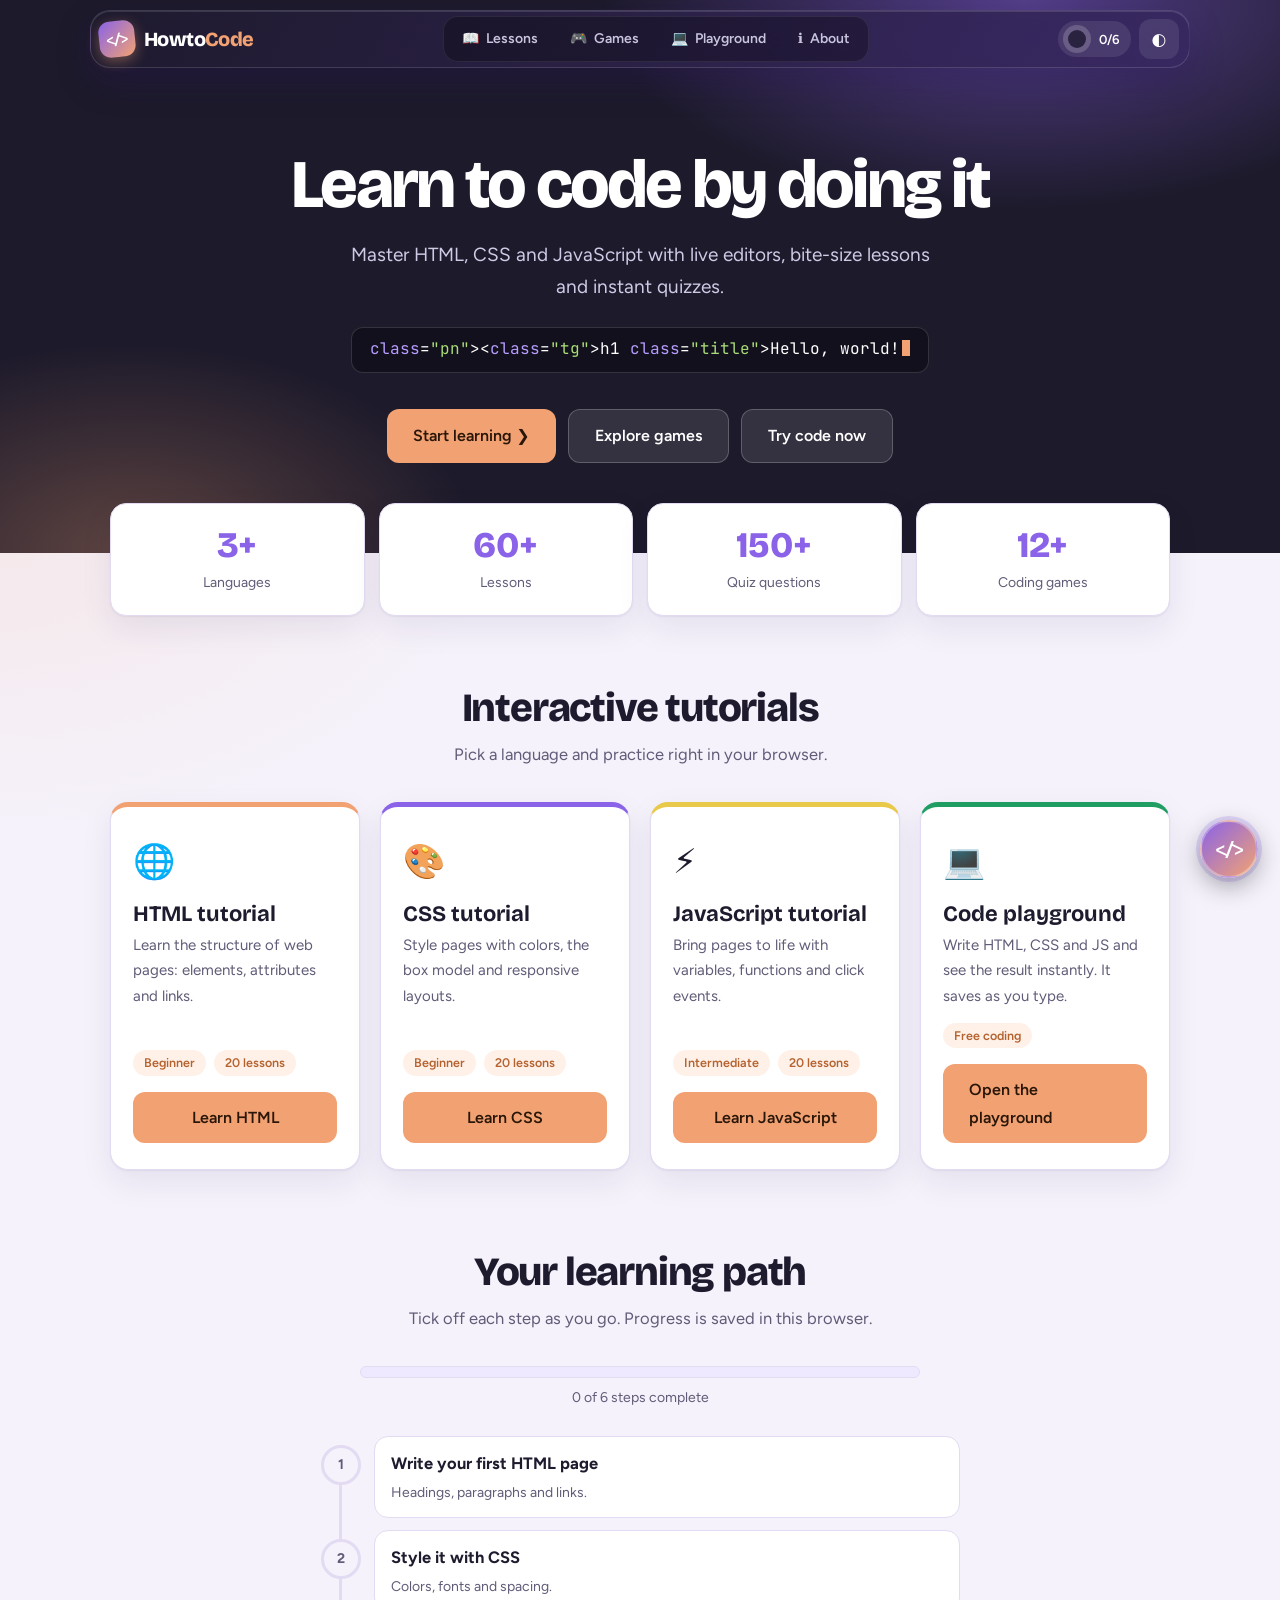
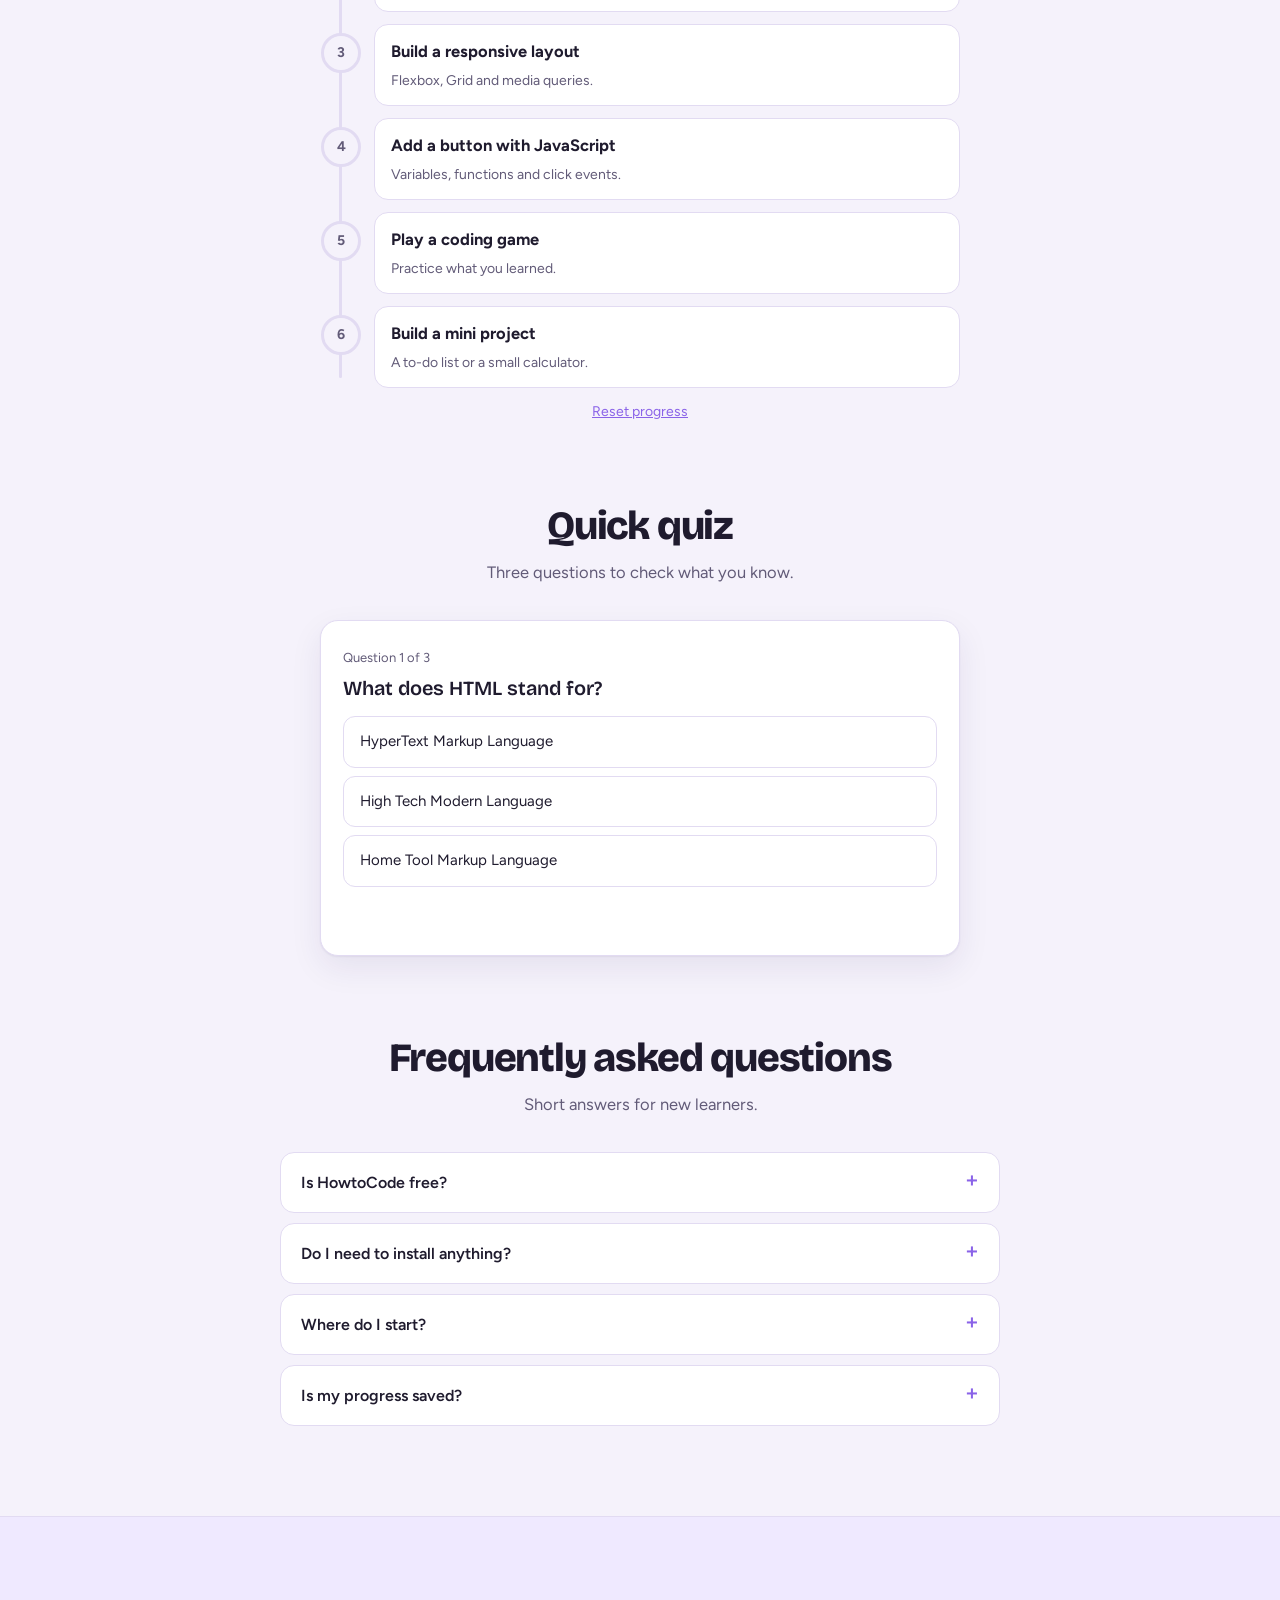
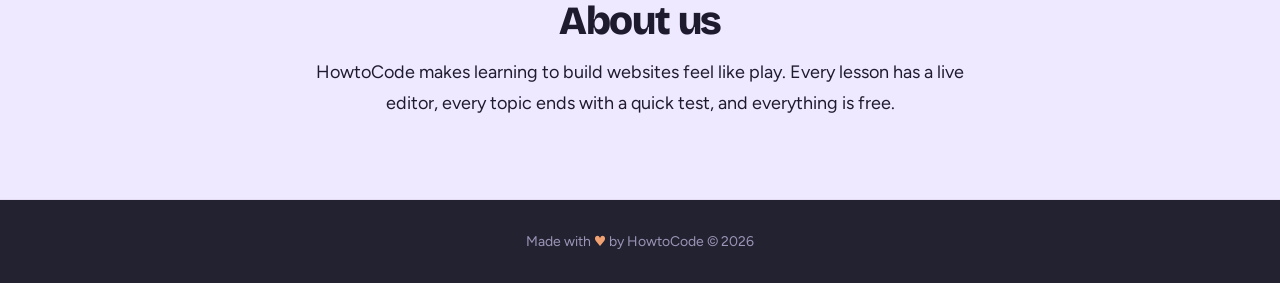
==== home.html @ a94f6109 "Add files via upload" ====
<!DOCTYPE html>
<html lang="en">
<head>
<meta charset="UTF-8">
<meta name="viewport" content="width=device-width, initial-scale=1, viewport-fit=cover">
<title>HowtoCode: Learn HTML, CSS and JavaScript</title>
<link rel="preconnect" href="https://fonts.googleapis.com">
<link rel="preconnect" href="https://fonts.gstatic.com" crossorigin>
<link href="https://fonts.googleapis.com/css2?family=Bricolage+Grotesque:wght@600;800&family=Figtree:wght@400;500;600&family=JetBrains+Mono:wght@400;600;700&display=swap" rel="stylesheet">
<style>
:root{--bg:#f5f2fb;--panel:#fff;--line:#e2dbf2;--ink:#1f1b2e;--soft:#625b78;--accent:#8a63e8;--at:#efe9ff;--peach:#f2a272;--pt:#fff1e8;--pd:#b5622f;--ok:#1f9d63;--bad:#d6414f;--code:#17141f;--cl:#2c2640;--ct:#e8e3fa;--bar:#232230;--sh:0 1px 2px rgba(40,20,90,.06),0 12px 32px rgba(40,20,90,.08);
--display:"Bricolage Grotesque","Trebuchet MS",system-ui,sans-serif;--sans:"Figtree","Segoe UI",system-ui,sans-serif;--mono:"JetBrains Mono",Consolas,Menlo,monospace;
box-sizing:border-box;padding-top:env(safe-area-inset-top,0px);padding-bottom:env(safe-area-inset-bottom,0px);color-scheme:light}
@media(prefers-color-scheme:dark){:root:not([data-theme="light"]){--bg:#13101c;--panel:#1c1829;--line:#342c4c;--ink:#efeaff;--soft:#a69fc0;--accent:#a98bff;--at:#2a2145;--pt:#33241f;--pd:#ffb88f;--ok:#4fd699;--bad:#ff7b86;--code:#0f0c17;--sh:0 12px 32px rgba(0,0,0,.4);color-scheme:dark}}
:root[data-theme="dark"]{--bg:#13101c;--panel:#1c1829;--line:#342c4c;--ink:#efeaff;--soft:#a69fc0;--accent:#a98bff;--at:#2a2145;--pt:#33241f;--pd:#ffb88f;--ok:#4fd699;--bad:#ff7b86;--code:#0f0c17;--sh:0 12px 32px rgba(0,0,0,.4);color-scheme:dark}
html{scroll-behavior:smooth;scroll-padding-top:90px}
*{box-sizing:border-box;margin:0;padding:0;-webkit-tap-highlight-color:transparent}
body{background:radial-gradient(900px 420px at 88% 20%,rgba(138,99,232,.14),transparent 70%),radial-gradient(700px 420px at 0 60%,rgba(242,162,114,.12),transparent 70%),var(--bg);background-attachment:fixed;color:var(--ink);font:400 16.5px/1.7 var(--sans);overflow-x:hidden}
body::before{content:"";position:fixed;inset:0 0 auto;height:env(safe-area-inset-top,0px);background:var(--bar);z-index:1300}
button{font:inherit;color:inherit;cursor:pointer}
a{color:inherit}
:focus-visible{outline:3px solid var(--peach);outline-offset:2px}
header{position:fixed;top:env(safe-area-inset-top,0px);left:0;right:0;z-index:1200;padding:10px 14px;pointer-events:none}
.nb{pointer-events:auto;max-width:1100px;margin:0 auto;height:58px;display:flex;align-items:center;justify-content:space-between;gap:10px;padding:0 10px 0 8px;border-radius:20px;background:linear-gradient(120deg,rgba(30,27,46,.93),rgba(56,40,96,.93));-webkit-backdrop-filter:blur(18px) saturate(160%);backdrop-filter:blur(18px) saturate(160%);border:1px solid rgba(255,255,255,.14);box-shadow:0 14px 34px rgba(40,20,90,.3),inset 0 1px 0 rgba(255,255,255,.12)}
.r{display:flex;align-items:center;gap:8px}
.ib{width:40px;height:40px;border-radius:12px;border:0;background:rgba(255,255,255,.09);color:#fff;display:grid;place-items:center;font-size:17px;transition:background .2s}
.ib:hover{background:rgba(255,255,255,.18)}
.logo{display:flex;align-items:center;gap:9px;text-decoration:none;color:#fff}
.lb{width:36px;height:36px;border-radius:11px;display:grid;place-items:center;background:linear-gradient(135deg,var(--accent),var(--peach));font:700 14px var(--mono);box-shadow:0 4px 14px rgba(242,162,114,.4);transform:rotate(-6deg);transition:transform .25s}
.logo:hover .lb{transform:rotate(4deg) scale(1.06)}
.wm{font:800 20px var(--display);letter-spacing:-.03em}.wm i{font-style:normal;color:var(--peach)}
.tabs{display:flex;gap:4px;padding:4px;border-radius:15px;background:rgba(0,0,0,.28);border:1px solid rgba(255,255,255,.08)}
.tabs a{display:flex;align-items:center;gap:7px;padding:0 14px;height:36px;border-radius:11px;font-weight:600;font-size:14px;color:#c9c4de;text-decoration:none;transition:background .2s}
.tabs a:hover{color:#fff;background:rgba(255,255,255,.1)}
.tabs a.on{color:#fff;background:linear-gradient(135deg,var(--accent),#b08cff);box-shadow:0 4px 14px rgba(138,99,232,.5)}
.chip{--p:0;display:flex;align-items:center;gap:8px;padding:4px 12px 4px 5px;border-radius:99px;background:rgba(255,255,255,.09);color:#fff;font:600 13px var(--sans)}
.chip i{width:28px;height:28px;border-radius:50%;background:conic-gradient(var(--peach) calc(var(--p)*1%),rgba(255,255,255,.18) 0);display:grid;place-items:center}
.chip i::after{content:"";width:18px;height:18px;border-radius:50%;background:#2a2340}
#pg{position:fixed;left:0;top:calc(78px + env(safe-area-inset-top,0px));height:3px;width:0;background:linear-gradient(90deg,var(--accent),var(--peach));z-index:1201;border-radius:0 3px 3px 0}
.hero{background:radial-gradient(600px 300px at 80% 0,rgba(138,99,232,.5),transparent 70%),radial-gradient(500px 300px at 10% 100%,rgba(242,162,114,.3),transparent 70%),#1d1a2b;color:#fff;padding:150px 20px 90px;text-align:center}
.hero h1{font:800 clamp(36px,7vw,68px)/1.04 var(--display);letter-spacing:-.04em;margin-bottom:18px}
.hero p{font-size:clamp(16px,3vw,19px);color:#cfcae6;max-width:600px;margin:0 auto 24px}
.typed{font:400 clamp(13px,3vw,16px) var(--mono);background:rgba(0,0,0,.35);border:1px solid rgba(255,255,255,.14);display:inline-block;padding:10px 18px;border-radius:12px;margin-bottom:28px;min-height:46px;max-width:100%;overflow:hidden;white-space:nowrap}
.typed .cur{display:inline-block;width:8px;height:1em;background:var(--peach);vertical-align:-2px;margin-left:2px;animation:bl 1s steps(1) infinite}
@keyframes bl{50%{opacity:0}}
.tg{color:#f2a272}.pn{color:#8e85b0}.at{color:#b79cff}.sr{color:#a9dc76}
.hb{display:flex;gap:12px;justify-content:center;flex-wrap:wrap}
.btn{border:0;border-radius:12px;padding:12px 26px;font-weight:600;font-size:16px;background:var(--peach);color:#2a1608;min-height:46px;display:inline-flex;align-items:center;justify-content:center;gap:8px;text-decoration:none;transition:transform .15s,filter .2s}
.btn:hover{filter:brightness(1.07);transform:translateY(-2px)}
.btn.g{background:rgba(255,255,255,.1);color:#fff;border:1px solid rgba(255,255,255,.22)}
.sec{max-width:1100px;margin:0 auto;padding:70px 20px 10px}
.sec h2{font:800 clamp(28px,5vw,40px)/1.1 var(--display);letter-spacing:-.03em;text-align:center;margin-bottom:10px}
.sub{color:var(--soft);text-align:center;max-width:56ch;margin:0 auto 34px}
.stats{display:grid;grid-template-columns:repeat(auto-fit,minmax(150px,1fr));gap:14px;margin-top:-50px;position:relative;z-index:2;max-width:1100px;margin-inline:auto;padding:0 20px}
.stat{background:var(--panel);border:1px solid var(--line);border-radius:16px;padding:20px 12px;text-align:center;box-shadow:var(--sh)}
.stat b{display:block;font:800 36px/1.2 var(--display);color:var(--accent)}.stat span{font-size:14px;color:var(--soft)}
.grid{display:grid;grid-template-columns:repeat(auto-fit,minmax(240px,1fr));gap:20px}
.card{background:var(--panel);border:1px solid var(--line);border-radius:18px;padding:26px 22px;box-shadow:var(--sh);border-top:5px solid var(--c,var(--accent));display:flex;flex-direction:column;transition:transform .2s}
.card:hover{transform:translateY(-5px)}
.ic{font-size:34px;margin-bottom:10px}.card h3{font:700 22px var(--display);margin-bottom:6px}.card p{color:var(--soft);font-size:15px;margin-bottom:14px;flex:1}
.meta{display:flex;gap:8px;flex-wrap:wrap;margin-bottom:16px}.tag{font-size:12.5px;font-weight:600;background:var(--pt);color:var(--pd);border-radius:99px;padding:2px 11px}
.card .btn{width:100%;border:0}
.tl{position:relative;max-width:640px;margin:0 auto;padding-left:54px;list-style:none}
.tl::before{content:"";position:absolute;left:19px;top:10px;bottom:10px;width:3px;border-radius:3px;background:var(--line)}
.tl li{position:relative;display:block;background:var(--panel);border:1px solid var(--line);border-radius:14px;padding:12px 16px;margin-bottom:12px;cursor:pointer;transition:border-color .2s,background .2s}
.tl li:hover{border-color:var(--accent)}
.tl .nd{position:absolute;left:-54px;top:8px;width:40px;height:40px;border-radius:50%;display:grid;place-items:center;background:var(--bg);border:3px solid var(--line);font-weight:700;color:var(--soft);transition:all .25s}
.tl li.d{background:var(--at)}.tl li.d .nd{background:var(--ok);border-color:var(--ok);color:#fff}
.tl li.d b{text-decoration:line-through;color:var(--soft)}
.tl b{display:block}.tl span{font-size:14px;color:var(--soft)}
.bar{height:12px;background:var(--at);border-radius:99px;overflow:hidden;max-width:560px;margin:0 auto 8px;border:1px solid var(--line)}
.bar i{display:block;height:100%;width:0;background:linear-gradient(90deg,var(--accent),var(--peach));transition:width .4s}
.bl{text-align:center;font-size:14px;color:var(--soft);margin-bottom:26px}
.rs{display:block;margin:10px auto 0;background:none;border:0;color:var(--accent);text-decoration:underline;font-size:14px}
.quiz{max-width:640px;margin:0 auto;background:var(--panel);border:1px solid var(--line);border-radius:18px;padding:26px 22px;box-shadow:var(--sh)}
.qc{font-size:13px;color:var(--soft);margin-bottom:6px}.qt{font:600 20px/1.35 var(--display);margin-bottom:14px}
.opt{display:block;width:100%;text-align:left;background:var(--panel);border:1px solid var(--line);border-radius:12px;padding:12px 16px;margin-bottom:8px;font-size:15px;transition:background .2s,border-color .2s}
.opt:hover:not(:disabled){border-color:var(--accent);background:var(--at)}
.opt.right{background:rgba(31,157,99,.14);border-color:var(--ok)}.opt.wrong{background:rgba(214,65,79,.12);border-color:var(--bad)}
.why{font-size:14px;color:var(--soft);margin:6px 0 12px;min-height:22px}
.qe{text-align:center}.qe h3{font:800 28px var(--display);margin-bottom:8px}
.faq{max-width:720px;margin:0 auto}
.fi{border:1px solid var(--line);border-radius:14px;background:var(--panel);margin-bottom:10px;overflow:hidden}
.fq{width:100%;text-align:left;background:none;border:0;font-weight:600;font-size:16px;padding:16px 20px;display:flex;justify-content:space-between;gap:12px}
.fq::after{content:"+";color:var(--accent);font-size:22px;line-height:1;transition:transform .2s}
.fi.open .fq::after{transform:rotate(45deg)}
.fa{max-height:0;overflow:hidden;transition:max-height .3s;padding:0 20px;color:var(--soft);font-size:15px}
.fi.open .fa{padding-bottom:16px}
.about{margin-top:70px;padding:80px 20px;text-align:center;background:var(--at);border-block:1px solid var(--line)}
.about p{max-width:660px;margin:0 auto;font-size:18px}
footer{background:var(--bar);color:#9c95b8;text-align:center;padding:30px 20px;font-size:14px}footer span{color:var(--peach)}
.fab{position:fixed;right:22px;bottom:calc(22px + env(safe-area-inset-bottom,0px));width:58px;height:58px;border-radius:50%;border:2px solid rgba(255,255,255,.3);background:linear-gradient(135deg,var(--accent),var(--peach));color:#fff;font:700 18px var(--mono);text-decoration:none;display:grid;place-items:center;box-shadow:0 8px 24px rgba(35,34,48,.4),0 0 0 4px rgba(138,99,232,.2);z-index:1000;transition:transform .2s}
.fab:hover{transform:translateY(-3px) scale(1.05)}
#up{position:fixed;right:30px;bottom:calc(92px + env(safe-area-inset-bottom,0px));width:42px;height:42px;border-radius:50%;border:1px solid var(--line);background:var(--panel);box-shadow:var(--sh);opacity:0;pointer-events:none;transition:opacity .25s;z-index:1000}
#up.show{opacity:1;pointer-events:auto}
@media(max-width:820px){header{padding:8px}.nb{height:54px}.chip{display:none}.tabs a{padding:0 10px;font-size:13px}.tabs b{display:none}#pg{top:calc(70px + env(safe-area-inset-top,0px))}.hero{padding-top:130px}.fab{width:52px;height:52px;right:16px}#up{right:22px;bottom:calc(84px + env(safe-area-inset-bottom,0px))}.tl{padding-left:46px}.tl .nd{left:-46px;width:34px;height:34px}.tl::before{left:15px}}
@media(max-width:520px){.wm{display:none}}
@media(prefers-reduced-motion:reduce){html{scroll-behavior:auto}*{transition:none!important}.typed .cur{animation:none}}
</style>
</head>
<body>
<header><div class="nb">
<a class="logo" href="#top"><span class="lb">&lt;/&gt;</span><span class="wm">Howto<i>Code</i></span></a>
<nav class="tabs" aria-label="Main"><a href="index.html"><b>&#128214;</b>Lessons</a><a href="games.html"><b>&#127918;</b>Games</a><a href="playground.html" target="_blank" rel="noopener"><b>&#128187;</b>Playground</a><a href="#about"><b>&#8505;&#65039;</b>About</a></nav>
<div class="r"><div class="chip" id="ch" title="Learning path progress"><i></i><span id="chn">0/6</span></div><button class="ib" id="th" aria-label="Switch theme">&#9680;</button></div>
</div></header>
<div id="pg"></div>
<section class="hero" id="top">
<h1>Learn to code by doing it</h1>
<p>Master HTML, CSS and JavaScript with live editors, bite-size lessons and instant quizzes.</p>
<div class="typed" aria-live="off"><span id="ty"></span><span class="cur"></span></div>
<div class="hb"><a class="btn" href="index.html">Start learning &#10095;</a><a class="btn g" href="games.html">Explore games</a><a class="btn g" href="playground.html" target="_blank" rel="noopener">Try code now</a></div>
</section>
<div class="stats">
<div class="stat"><b data-n="3">0</b><span>Languages</span></div><div class="stat"><b data-n="60">0</b><span>Lessons</span></div><div class="stat"><b data-n="150">0</b><span>Quiz questions</span></div><div class="stat"><b data-n="12">0</b><span>Coding games</span></div>
</div>
<section class="sec" id="lessons"><h2>Interactive tutorials</h2><p class="sub">Pick a language and practice right in your browser.</p>
<div class="grid">
<div class="card" style="--c:#f2a272"><div class="ic">&#127760;</div><h3>HTML tutorial</h3><p>Learn the structure of web pages: elements, attributes and links.</p><div class="meta"><span class="tag">Beginner</span><span class="tag">20 lessons</span></div><a class="btn" href="index.html">Learn HTML</a></div>
<div class="card" style="--c:#8a63e8"><div class="ic">&#127912;</div><h3>CSS tutorial</h3><p>Style pages with colors, the box model and responsive layouts.</p><div class="meta"><span class="tag">Beginner</span><span class="tag">20 lessons</span></div><a class="btn" href="index.html">Learn CSS</a></div>
<div class="card" style="--c:#e9c94a"><div class="ic">&#9889;</div><h3>JavaScript tutorial</h3><p>Bring pages to life with variables, functions and click events.</p><div class="meta"><span class="tag">Intermediate</span><span class="tag">20 lessons</span></div><a class="btn" href="index.html">Learn JavaScript</a></div>
<div class="card" style="--c:#1f9d63"><div class="ic">&#128187;</div><h3>Code playground</h3><p>Write HTML, CSS and JS and see the result instantly. It saves as you type.</p><div class="meta"><span class="tag">Free coding</span></div><a class="btn" href="playground.html" target="_blank" rel="noopener">Open the playground</a></div>
</div></section>
<section class="sec" id="path"><h2>Your learning path</h2><p class="sub">Tick off each step as you go. Progress is saved in this browser.</p>
<div class="bar"><i id="bf"></i></div><p class="bl" id="bl"></p>
<ul class="tl" id="tl"></ul><button type="button" class="rs" id="rs">Reset progress</button></section>
<section class="sec" id="quiz"><h2>Quick quiz</h2><p class="sub">Three questions to check what you know.</p><div class="quiz" id="qb"></div></section>
<section class="sec" id="faq"><h2>Frequently asked questions</h2><p class="sub">Short answers for new learners.</p><div class="faq" id="fq"></div></section>
<section class="about" id="about"><h2 style="font:800 clamp(28px,5vw,40px) var(--display);letter-spacing:-.03em;margin-bottom:12px">About us</h2><p>HowtoCode makes learning to build websites feel like play. Every lesson has a live editor, every topic ends with a quick test, and everything is free.</p></section>
<footer>Made with <span>&#9829;</span> by HowtoCode &copy; 2026</footer>
<button type="button" id="up" aria-label="Back to top">&#8593;</button>
<a class="fab" href="playground.html" target="_blank" rel="noopener" title="Open code playground" aria-label="Open code playground">&lt;/&gt;</a>
<script>
const $=s=>document.querySelector(s),PP="htc-path";
const store=(k,v)=>{try{localStorage.setItem(k,v)}catch(e){}};
const load=k=>{try{return localStorage.getItem(k)}catch(e){return null}};
/* typed line */
const lines=['<h1 class="title">Hello, world!</h1>','<p style="color:tomato">Style me</p>','<a href="https://example.com">Click here</a>'];
const hl=s=>s.replace(/&/g,"&amp;").replace(/</g,"&lt;").replace(/(&lt;\/?)([a-z0-9]+)/g,'<span class="pn">$1</span><span class="tg">$2</span>').replace(/([\w-]+)=("[^"]*")/g,'<span class="at">$1</span>=<span class="sr">$2</span>');
if(matchMedia("(prefers-reduced-motion:reduce)").matches)$("#ty").innerHTML=hl(lines[0]);
else{let li=0,ci=0,del=0;(function t(){const s=lines[li];ci+=del?-1:1;$("#ty").innerHTML=hl(s.slice(0,ci));let w=del?25:55;
if(!del&&ci===s.length){del=1;w=1500}else if(del&&ci===0){del=0;li=(li+1)%lines.length;w=400}setTimeout(t,w)})()}
/* counters */
const io=new IntersectionObserver(es=>es.forEach(e=>{if(!e.isIntersecting)return;io.unobserve(e.target);const el=e.target,n=+el.dataset.n,t0=performance.now();
(function f(t){const p=Math.min((t-t0)/1100,1);el.textContent=Math.round(n*(1-Math.pow(1-p,3)))+(p>=1?"+":"");if(p<1)requestAnimationFrame(f)})(t0)}),{threshold:.6});
document.querySelectorAll("[data-n]").forEach(e=>io.observe(e));
/* scroll */
addEventListener("scroll",()=>{const h=document.documentElement,p=scrollY/(h.scrollHeight-innerHeight||1);$("#pg").style.width=p*100+"%";$("#up").classList.toggle("show",scrollY>500)},{passive:true});
$("#up").onclick=()=>scrollTo({top:0,behavior:"smooth"});
/* path */
const S=[["Write your first HTML page","Headings, paragraphs and links."],["Style it with CSS","Colors, fonts and spacing."],["Build a responsive layout","Flexbox, Grid and media queries."],["Add a button with JavaScript","Variables, functions and click events."],["Play a coding game","Practice what you learned."],["Build a mini project","A to-do list or a small calculator."]];
let dn=[];try{dn=JSON.parse(load(PP)||"[]")}catch(e){}
function path(){$("#tl").innerHTML=S.map((s,i)=>`<li data-i="${i}" class="${dn[i]?"d":""}"><span class="nd">${dn[i]?"&#10003;":i+1}</span><b>${s[0]}</b><span>${s[1]}</span></li>`).join("");
const n=dn.filter(Boolean).length;$("#bf").style.width=n/S.length*100+"%";$("#bl").textContent=n+" of "+S.length+" steps complete";
$("#ch").style.setProperty("--p",n/S.length*100);$("#chn").textContent=n+"/"+S.length}
$("#tl").onclick=e=>{const li=e.target.closest("li");if(!li)return;dn[+li.dataset.i]=!dn[+li.dataset.i];store(PP,JSON.stringify(dn));path()};
$("#rs").onclick=()=>{dn=[];store(PP,"[]");path()};path();
/* quiz */
const Q=[["What does HTML stand for?",["HyperText Markup Language","High Tech Modern Language","Home Tool Markup Language"],0,"HTML is the markup language that structures web pages."],["Which language styles a web page?",["HTML","CSS","SQL"],1,"CSS controls colors, fonts and layout."],["Which tag creates a link?",["<link>","<a>","<href>"],1,"The <a> tag makes a link, and href holds its address."]];
let qi=0,sc=0;
function quiz(){const b=$("#qb");
if(qi>=Q.length){b.innerHTML=`<div class="qe"><h3>You scored ${sc}/${Q.length}</h3><p>${sc==Q.length?"Perfect! Time to build something.":"Nice try. Review the lessons and go again."}</p><button type="button" class="btn" id="qr" style="color:#2a1608;margin-top:10px">Try again</button></div>`;$("#qr").onclick=()=>{qi=0;sc=0;quiz()};return}
const q=Q[qi];b.innerHTML=`<div class="qc">Question ${qi+1} of ${Q.length}</div><div class="qt">${q[0].replace(/</g,"&lt;")}</div>${q[1].map((o,i)=>`<button type="button" class="opt" data-i="${i}">${o.replace(/</g,"&lt;")}</button>`).join("")}<div class="why" id="wy" role="status"></div><button type="button" class="btn" id="qn" style="display:none;color:#2a1608">${qi<Q.length-1?"Next question":"See score"}</button>`;
b.querySelectorAll(".opt").forEach(o=>o.onclick=()=>{const k=+o.dataset.i;b.querySelectorAll(".opt").forEach((x,i)=>{x.disabled=true;if(i===q[2])x.classList.add("right")});if(k===q[2])sc++;else o.classList.add("wrong");$("#wy").textContent=q[3];$("#qn").style.display="inline-flex"});
$("#qn").onclick=()=>{qi++;quiz()}}
quiz();
/* faq */
const F=[["Is HowtoCode free?","Yes. Every lesson, quiz and game is free to use."],["Do I need to install anything?","No. Everything runs in your browser, including the code playground."],["Where do I start?","Begin with the HTML tutorial, then move on to CSS and JavaScript."],["Is my progress saved?","Yes. Your path and playground code are saved in this browser."]];
$("#fq").innerHTML=F.map(f=>`<div class="fi"><button type="button" class="fq" aria-expanded="false">${f[0]}</button><div class="fa"><p>${f[1]}</p></div></div>`).join("");
$("#fq").onclick=e=>{const q=e.target.closest(".fq");if(!q)return;const it=q.parentNode,o=it.classList.toggle("open"),a=it.querySelector(".fa");q.setAttribute("aria-expanded",o);a.style.maxHeight=o?a.scrollHeight+"px":0};
/* theme */
$("#th").onclick=()=>{const r=document.documentElement;r.dataset.theme=getComputedStyle(r).colorScheme==="dark"?"light":"dark"};
</script>
</body>
</html>
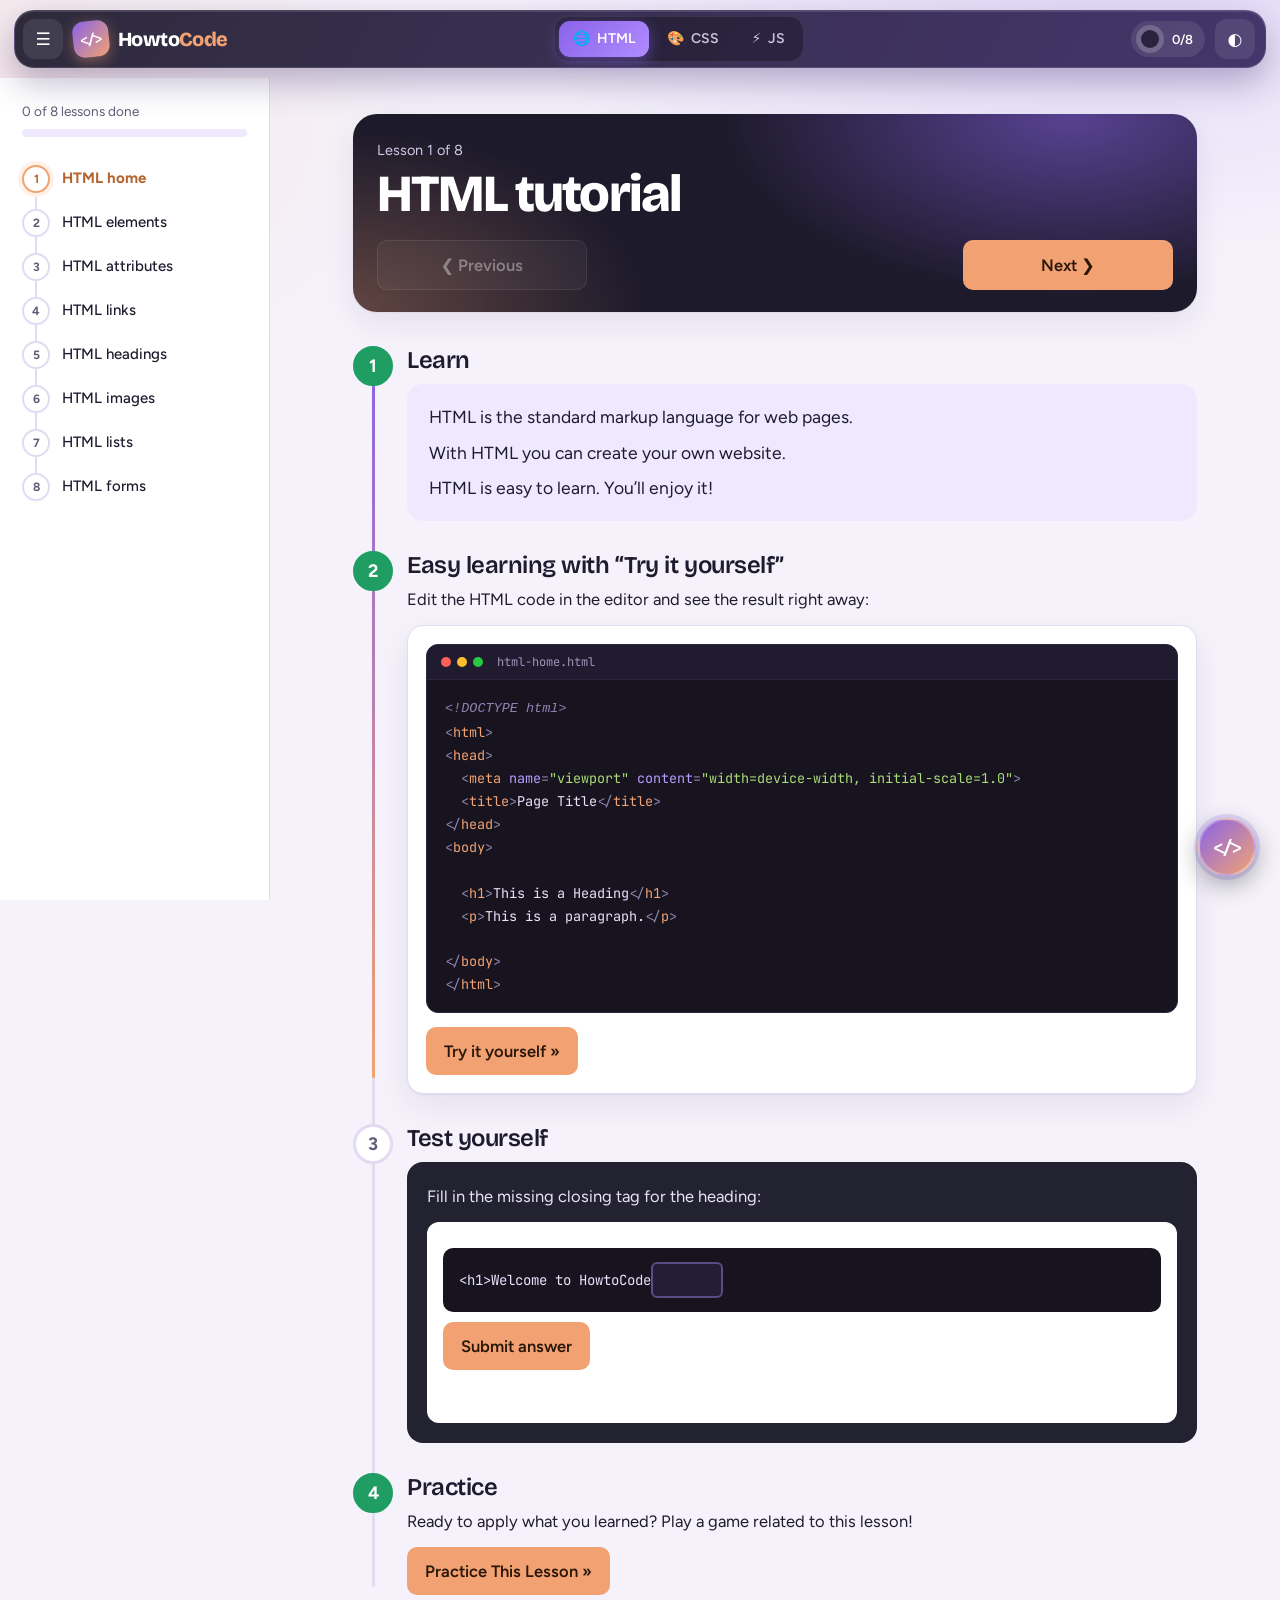
==== commit de2037ea: "Rename index.html to home.html" ====
--- a/home.html
+++ b/home.html
@@ -1,175 +1,36 @@
-<!DOCTYPE html>
-<html lang="en">
-<head>
-<meta charset="UTF-8">
-<meta name="viewport" content="width=device-width, initial-scale=1, viewport-fit=cover">
-<title>HowtoCode: Learn HTML, CSS and JavaScript</title>
-<link rel="preconnect" href="https://fonts.googleapis.com">
-<link rel="preconnect" href="https://fonts.gstatic.com" crossorigin>
-<link href="https://fonts.googleapis.com/css2?family=Bricolage+Grotesque:wght@600;800&family=Figtree:wght@400;500;600&family=JetBrains+Mono:wght@400;600;700&display=swap" rel="stylesheet">
-<style>
-:root{--bg:#f5f2fb;--panel:#fff;--line:#e2dbf2;--ink:#1f1b2e;--soft:#625b78;--accent:#8a63e8;--at:#efe9ff;--peach:#f2a272;--pt:#fff1e8;--pd:#b5622f;--ok:#1f9d63;--bad:#d6414f;--code:#17141f;--cl:#2c2640;--ct:#e8e3fa;--bar:#232230;--sh:0 1px 2px rgba(40,20,90,.06),0 12px 32px rgba(40,20,90,.08);
---display:"Bricolage Grotesque","Trebuchet MS",system-ui,sans-serif;--sans:"Figtree","Segoe UI",system-ui,sans-serif;--mono:"JetBrains Mono",Consolas,Menlo,monospace;
-box-sizing:border-box;padding-top:env(safe-area-inset-top,0px);padding-bottom:env(safe-area-inset-bottom,0px);color-scheme:light}
-@media(prefers-color-scheme:dark){:root:not([data-theme="light"]){--bg:#13101c;--panel:#1c1829;--line:#342c4c;--ink:#efeaff;--soft:#a69fc0;--accent:#a98bff;--at:#2a2145;--pt:#33241f;--pd:#ffb88f;--ok:#4fd699;--bad:#ff7b86;--code:#0f0c17;--sh:0 12px 32px rgba(0,0,0,.4);color-scheme:dark}}
-:root[data-theme="dark"]{--bg:#13101c;--panel:#1c1829;--line:#342c4c;--ink:#efeaff;--soft:#a69fc0;--accent:#a98bff;--at:#2a2145;--pt:#33241f;--pd:#ffb88f;--ok:#4fd699;--bad:#ff7b86;--code:#0f0c17;--sh:0 12px 32px rgba(0,0,0,.4);color-scheme:dark}
-html{scroll-behavior:smooth;scroll-padding-top:90px}
-*{box-sizing:border-box;margin:0;padding:0;-webkit-tap-highlight-color:transparent}
-body{background:radial-gradient(900px 420px at 88% 20%,rgba(138,99,232,.14),transparent 70%),radial-gradient(700px 420px at 0 60%,rgba(242,162,114,.12),transparent 70%),var(--bg);background-attachment:fixed;color:var(--ink);font:400 16.5px/1.7 var(--sans);overflow-x:hidden}
-body::before{content:"";position:fixed;inset:0 0 auto;height:env(safe-area-inset-top,0px);background:var(--bar);z-index:1300}
-button{font:inherit;color:inherit;cursor:pointer}
-a{color:inherit}
-:focus-visible{outline:3px solid var(--peach);outline-offset:2px}
-header{position:fixed;top:env(safe-area-inset-top,0px);left:0;right:0;z-index:1200;padding:10px 14px;pointer-events:none}
-.nb{pointer-events:auto;max-width:1100px;margin:0 auto;height:58px;display:flex;align-items:center;justify-content:space-between;gap:10px;padding:0 10px 0 8px;border-radius:20px;background:linear-gradient(120deg,rgba(30,27,46,.93),rgba(56,40,96,.93));-webkit-backdrop-filter:blur(18px) saturate(160%);backdrop-filter:blur(18px) saturate(160%);border:1px solid rgba(255,255,255,.14);box-shadow:0 14px 34px rgba(40,20,90,.3),inset 0 1px 0 rgba(255,255,255,.12)}
-.r{display:flex;align-items:center;gap:8px}
-.ib{width:40px;height:40px;border-radius:12px;border:0;background:rgba(255,255,255,.09);color:#fff;display:grid;place-items:center;font-size:17px;transition:background .2s}
-.ib:hover{background:rgba(255,255,255,.18)}
-.logo{display:flex;align-items:center;gap:9px;text-decoration:none;color:#fff}
-.lb{width:36px;height:36px;border-radius:11px;display:grid;place-items:center;background:linear-gradient(135deg,var(--accent),var(--peach));font:700 14px var(--mono);box-shadow:0 4px 14px rgba(242,162,114,.4);transform:rotate(-6deg);transition:transform .25s}
-.logo:hover .lb{transform:rotate(4deg) scale(1.06)}
-.wm{font:800 20px var(--display);letter-spacing:-.03em}.wm i{font-style:normal;color:var(--peach)}
-.tabs{display:flex;gap:4px;padding:4px;border-radius:15px;background:rgba(0,0,0,.28);border:1px solid rgba(255,255,255,.08)}
-.tabs a{display:flex;align-items:center;gap:7px;padding:0 14px;height:36px;border-radius:11px;font-weight:600;font-size:14px;color:#c9c4de;text-decoration:none;transition:background .2s}
-.tabs a:hover{color:#fff;background:rgba(255,255,255,.1)}
-.tabs a.on{color:#fff;background:linear-gradient(135deg,var(--accent),#b08cff);box-shadow:0 4px 14px rgba(138,99,232,.5)}
-.chip{--p:0;display:flex;align-items:center;gap:8px;padding:4px 12px 4px 5px;border-radius:99px;background:rgba(255,255,255,.09);color:#fff;font:600 13px var(--sans)}
-.chip i{width:28px;height:28px;border-radius:50%;background:conic-gradient(var(--peach) calc(var(--p)*1%),rgba(255,255,255,.18) 0);display:grid;place-items:center}
-.chip i::after{content:"";width:18px;height:18px;border-radius:50%;background:#2a2340}
-#pg{position:fixed;left:0;top:calc(78px + env(safe-area-inset-top,0px));height:3px;width:0;background:linear-gradient(90deg,var(--accent),var(--peach));z-index:1201;border-radius:0 3px 3px 0}
-.hero{background:radial-gradient(600px 300px at 80% 0,rgba(138,99,232,.5),transparent 70%),radial-gradient(500px 300px at 10% 100%,rgba(242,162,114,.3),transparent 70%),#1d1a2b;color:#fff;padding:150px 20px 90px;text-align:center}
-.hero h1{font:800 clamp(36px,7vw,68px)/1.04 var(--display);letter-spacing:-.04em;margin-bottom:18px}
-.hero p{font-size:clamp(16px,3vw,19px);color:#cfcae6;max-width:600px;margin:0 auto 24px}
-.typed{font:400 clamp(13px,3vw,16px) var(--mono);background:rgba(0,0,0,.35);border:1px solid rgba(255,255,255,.14);display:inline-block;padding:10px 18px;border-radius:12px;margin-bottom:28px;min-height:46px;max-width:100%;overflow:hidden;white-space:nowrap}
-.typed .cur{display:inline-block;width:8px;height:1em;background:var(--peach);vertical-align:-2px;margin-left:2px;animation:bl 1s steps(1) infinite}
-@keyframes bl{50%{opacity:0}}
-.tg{color:#f2a272}.pn{color:#8e85b0}.at{color:#b79cff}.sr{color:#a9dc76}
-.hb{display:flex;gap:12px;justify-content:center;flex-wrap:wrap}
-.btn{border:0;border-radius:12px;padding:12px 26px;font-weight:600;font-size:16px;background:var(--peach);color:#2a1608;min-height:46px;display:inline-flex;align-items:center;justify-content:center;gap:8px;text-decoration:none;transition:transform .15s,filter .2s}
-.btn:hover{filter:brightness(1.07);transform:translateY(-2px)}
-.btn.g{background:rgba(255,255,255,.1);color:#fff;border:1px solid rgba(255,255,255,.22)}
-.sec{max-width:1100px;margin:0 auto;padding:70px 20px 10px}
-.sec h2{font:800 clamp(28px,5vw,40px)/1.1 var(--display);letter-spacing:-.03em;text-align:center;margin-bottom:10px}
-.sub{color:var(--soft);text-align:center;max-width:56ch;margin:0 auto 34px}
-.stats{display:grid;grid-template-columns:repeat(auto-fit,minmax(150px,1fr));gap:14px;margin-top:-50px;position:relative;z-index:2;max-width:1100px;margin-inline:auto;padding:0 20px}
-.stat{background:var(--panel);border:1px solid var(--line);border-radius:16px;padding:20px 12px;text-align:center;box-shadow:var(--sh)}
-.stat b{display:block;font:800 36px/1.2 var(--display);color:var(--accent)}.stat span{font-size:14px;color:var(--soft)}
-.grid{display:grid;grid-template-columns:repeat(auto-fit,minmax(240px,1fr));gap:20px}
-.card{background:var(--panel);border:1px solid var(--line);border-radius:18px;padding:26px 22px;box-shadow:var(--sh);border-top:5px solid var(--c,var(--accent));display:flex;flex-direction:column;transition:transform .2s}
-.card:hover{transform:translateY(-5px)}
-.ic{font-size:34px;margin-bottom:10px}.card h3{font:700 22px var(--display);margin-bottom:6px}.card p{color:var(--soft);font-size:15px;margin-bottom:14px;flex:1}
-.meta{display:flex;gap:8px;flex-wrap:wrap;margin-bottom:16px}.tag{font-size:12.5px;font-weight:600;background:var(--pt);color:var(--pd);border-radius:99px;padding:2px 11px}
-.card .btn{width:100%;border:0}
-.tl{position:relative;max-width:640px;margin:0 auto;padding-left:54px;list-style:none}
-.tl::before{content:"";position:absolute;left:19px;top:10px;bottom:10px;width:3px;border-radius:3px;background:var(--line)}
-.tl li{position:relative;display:block;background:var(--panel);border:1px solid var(--line);border-radius:14px;padding:12px 16px;margin-bottom:12px;cursor:pointer;transition:border-color .2s,background .2s}
-.tl li:hover{border-color:var(--accent)}
-.tl .nd{position:absolute;left:-54px;top:8px;width:40px;height:40px;border-radius:50%;display:grid;place-items:center;background:var(--bg);border:3px solid var(--line);font-weight:700;color:var(--soft);transition:all .25s}
-.tl li.d{background:var(--at)}.tl li.d .nd{background:var(--ok);border-color:var(--ok);color:#fff}
-.tl li.d b{text-decoration:line-through;color:var(--soft)}
-.tl b{display:block}.tl span{font-size:14px;color:var(--soft)}
-.bar{height:12px;background:var(--at);border-radius:99px;overflow:hidden;max-width:560px;margin:0 auto 8px;border:1px solid var(--line)}
-.bar i{display:block;height:100%;width:0;background:linear-gradient(90deg,var(--accent),var(--peach));transition:width .4s}
-.bl{text-align:center;font-size:14px;color:var(--soft);margin-bottom:26px}
-.rs{display:block;margin:10px auto 0;background:none;border:0;color:var(--accent);text-decoration:underline;font-size:14px}
-.quiz{max-width:640px;margin:0 auto;background:var(--panel);border:1px solid var(--line);border-radius:18px;padding:26px 22px;box-shadow:var(--sh)}
-.qc{font-size:13px;color:var(--soft);margin-bottom:6px}.qt{font:600 20px/1.35 var(--display);margin-bottom:14px}
-.opt{display:block;width:100%;text-align:left;background:var(--panel);border:1px solid var(--line);border-radius:12px;padding:12px 16px;margin-bottom:8px;font-size:15px;transition:background .2s,border-color .2s}
-.opt:hover:not(:disabled){border-color:var(--accent);background:var(--at)}
-.opt.right{background:rgba(31,157,99,.14);border-color:var(--ok)}.opt.wrong{background:rgba(214,65,79,.12);border-color:var(--bad)}
-.why{font-size:14px;color:var(--soft);margin:6px 0 12px;min-height:22px}
-.qe{text-align:center}.qe h3{font:800 28px var(--display);margin-bottom:8px}
-.faq{max-width:720px;margin:0 auto}
-.fi{border:1px solid var(--line);border-radius:14px;background:var(--panel);margin-bottom:10px;overflow:hidden}
-.fq{width:100%;text-align:left;background:none;border:0;font-weight:600;font-size:16px;padding:16px 20px;display:flex;justify-content:space-between;gap:12px}
-.fq::after{content:"+";color:var(--accent);font-size:22px;line-height:1;transition:transform .2s}
-.fi.open .fq::after{transform:rotate(45deg)}
-.fa{max-height:0;overflow:hidden;transition:max-height .3s;padding:0 20px;color:var(--soft);font-size:15px}
-.fi.open .fa{padding-bottom:16px}
-.about{margin-top:70px;padding:80px 20px;text-align:center;background:var(--at);border-block:1px solid var(--line)}
-.about p{max-width:660px;margin:0 auto;font-size:18px}
-footer{background:var(--bar);color:#9c95b8;text-align:center;padding:30px 20px;font-size:14px}footer span{color:var(--peach)}
-.fab{position:fixed;right:22px;bottom:calc(22px + env(safe-area-inset-bottom,0px));width:58px;height:58px;border-radius:50%;border:2px solid rgba(255,255,255,.3);background:linear-gradient(135deg,var(--accent),var(--peach));color:#fff;font:700 18px var(--mono);text-decoration:none;display:grid;place-items:center;box-shadow:0 8px 24px rgba(35,34,48,.4),0 0 0 4px rgba(138,99,232,.2);z-index:1000;transition:transform .2s}
-.fab:hover{transform:translateY(-3px) scale(1.05)}
-#up{position:fixed;right:30px;bottom:calc(92px + env(safe-area-inset-bottom,0px));width:42px;height:42px;border-radius:50%;border:1px solid var(--line);background:var(--panel);box-shadow:var(--sh);opacity:0;pointer-events:none;transition:opacity .25s;z-index:1000}
-#up.show{opacity:1;pointer-events:auto}
-@media(max-width:820px){header{padding:8px}.nb{height:54px}.chip{display:none}.tabs a{padding:0 10px;font-size:13px}.tabs b{display:none}#pg{top:calc(70px + env(safe-area-inset-top,0px))}.hero{padding-top:130px}.fab{width:52px;height:52px;right:16px}#up{right:22px;bottom:calc(84px + env(safe-area-inset-bottom,0px))}.tl{padding-left:46px}.tl .nd{left:-46px;width:34px;height:34px}.tl::before{left:15px}}
-@media(max-width:520px){.wm{display:none}}
-@media(prefers-reduced-motion:reduce){html{scroll-behavior:auto}*{transition:none!important}.typed .cur{animation:none}}
-</style>
-</head>
-<body>
-<header><div class="nb">
-<a class="logo" href="#top"><span class="lb">&lt;/&gt;</span><span class="wm">Howto<i>Code</i></span></a>
-<nav class="tabs" aria-label="Main"><a href="index.html"><b>&#128214;</b>Lessons</a><a href="games.html"><b>&#127918;</b>Games</a><a href="playground.html" target="_blank" rel="noopener"><b>&#128187;</b>Playground</a><a href="#about"><b>&#8505;&#65039;</b>About</a></nav>
-<div class="r"><div class="chip" id="ch" title="Learning path progress"><i></i><span id="chn">0/6</span></div><button class="ib" id="th" aria-label="Switch theme">&#9680;</button></div>
-</div></header>
-<div id="pg"></div>
-<section class="hero" id="top">
-<h1>Learn to code by doing it</h1>
-<p>Master HTML, CSS and JavaScript with live editors, bite-size lessons and instant quizzes.</p>
-<div class="typed" aria-live="off"><span id="ty"></span><span class="cur"></span></div>
-<div class="hb"><a class="btn" href="index.html">Start learning &#10095;</a><a class="btn g" href="games.html">Explore games</a><a class="btn g" href="playground.html" target="_blank" rel="noopener">Try code now</a></div>
-</section>
-<div class="stats">
-<div class="stat"><b data-n="3">0</b><span>Languages</span></div><div class="stat"><b data-n="60">0</b><span>Lessons</span></div><div class="stat"><b data-n="150">0</b><span>Quiz questions</span></div><div class="stat"><b data-n="12">0</b><span>Coding games</span></div>
-</div>
-<section class="sec" id="lessons"><h2>Interactive tutorials</h2><p class="sub">Pick a language and practice right in your browser.</p>
-<div class="grid">
-<div class="card" style="--c:#f2a272"><div class="ic">&#127760;</div><h3>HTML tutorial</h3><p>Learn the structure of web pages: elements, attributes and links.</p><div class="meta"><span class="tag">Beginner</span><span class="tag">20 lessons</span></div><a class="btn" href="index.html">Learn HTML</a></div>
-<div class="card" style="--c:#8a63e8"><div class="ic">&#127912;</div><h3>CSS tutorial</h3><p>Style pages with colors, the box model and responsive layouts.</p><div class="meta"><span class="tag">Beginner</span><span class="tag">20 lessons</span></div><a class="btn" href="index.html">Learn CSS</a></div>
-<div class="card" style="--c:#e9c94a"><div class="ic">&#9889;</div><h3>JavaScript tutorial</h3><p>Bring pages to life with variables, functions and click events.</p><div class="meta"><span class="tag">Intermediate</span><span class="tag">20 lessons</span></div><a class="btn" href="index.html">Learn JavaScript</a></div>
-<div class="card" style="--c:#1f9d63"><div class="ic">&#128187;</div><h3>Code playground</h3><p>Write HTML, CSS and JS and see the result instantly. It saves as you type.</p><div class="meta"><span class="tag">Free coding</span></div><a class="btn" href="playground.html" target="_blank" rel="noopener">Open the playground</a></div>
-</div></section>
-<section class="sec" id="path"><h2>Your learning path</h2><p class="sub">Tick off each step as you go. Progress is saved in this browser.</p>
-<div class="bar"><i id="bf"></i></div><p class="bl" id="bl"></p>
-<ul class="tl" id="tl"></ul><button type="button" class="rs" id="rs">Reset progress</button></section>
-<section class="sec" id="quiz"><h2>Quick quiz</h2><p class="sub">Three questions to check what you know.</p><div class="quiz" id="qb"></div></section>
-<section class="sec" id="faq"><h2>Frequently asked questions</h2><p class="sub">Short answers for new learners.</p><div class="faq" id="fq"></div></section>
-<section class="about" id="about"><h2 style="font:800 clamp(28px,5vw,40px) var(--display);letter-spacing:-.03em;margin-bottom:12px">About us</h2><p>HowtoCode makes learning to build websites feel like play. Every lesson has a live editor, every topic ends with a quick test, and everything is free.</p></section>
-<footer>Made with <span>&#9829;</span> by HowtoCode &copy; 2026</footer>
-<button type="button" id="up" aria-label="Back to top">&#8593;</button>
-<a class="fab" href="playground.html" target="_blank" rel="noopener" title="Open code playground" aria-label="Open code playground">&lt;/&gt;</a>
-<script>
-const $=s=>document.querySelector(s),PP="htc-path";
-const store=(k,v)=>{try{localStorage.setItem(k,v)}catch(e){}};
-const load=k=>{try{return localStorage.getItem(k)}catch(e){return null}};
-/* typed line */
-const lines=['<h1 class="title">Hello, world!</h1>','<p style="color:tomato">Style me</p>','<a href="https://example.com">Click here</a>'];
-const hl=s=>s.replace(/&/g,"&amp;").replace(/</g,"&lt;").replace(/(&lt;\/?)([a-z0-9]+)/g,'<span class="pn">$1</span><span class="tg">$2</span>').replace(/([\w-]+)=("[^"]*")/g,'<span class="at">$1</span>=<span class="sr">$2</span>');
-if(matchMedia("(prefers-reduced-motion:reduce)").matches)$("#ty").innerHTML=hl(lines[0]);
-else{let li=0,ci=0,del=0;(function t(){const s=lines[li];ci+=del?-1:1;$("#ty").innerHTML=hl(s.slice(0,ci));let w=del?25:55;
-if(!del&&ci===s.length){del=1;w=1500}else if(del&&ci===0){del=0;li=(li+1)%lines.length;w=400}setTimeout(t,w)})()}
-/* counters */
-const io=new IntersectionObserver(es=>es.forEach(e=>{if(!e.isIntersecting)return;io.unobserve(e.target);const el=e.target,n=+el.dataset.n,t0=performance.now();
-(function f(t){const p=Math.min((t-t0)/1100,1);el.textContent=Math.round(n*(1-Math.pow(1-p,3)))+(p>=1?"+":"");if(p<1)requestAnimationFrame(f)})(t0)}),{threshold:.6});
-document.querySelectorAll("[data-n]").forEach(e=>io.observe(e));
-/* scroll */
-addEventListener("scroll",()=>{const h=document.documentElement,p=scrollY/(h.scrollHeight-innerHeight||1);$("#pg").style.width=p*100+"%";$("#up").classList.toggle("show",scrollY>500)},{passive:true});
-$("#up").onclick=()=>scrollTo({top:0,behavior:"smooth"});
-/* path */
-const S=[["Write your first HTML page","Headings, paragraphs and links."],["Style it with CSS","Colors, fonts and spacing."],["Build a responsive layout","Flexbox, Grid and media queries."],["Add a button with JavaScript","Variables, functions and click events."],["Play a coding game","Practice what you learned."],["Build a mini project","A to-do list or a small calculator."]];
-let dn=[];try{dn=JSON.parse(load(PP)||"[]")}catch(e){}
-function path(){$("#tl").innerHTML=S.map((s,i)=>`<li data-i="${i}" class="${dn[i]?"d":""}"><span class="nd">${dn[i]?"&#10003;":i+1}</span><b>${s[0]}</b><span>${s[1]}</span></li>`).join("");
-const n=dn.filter(Boolean).length;$("#bf").style.width=n/S.length*100+"%";$("#bl").textContent=n+" of "+S.length+" steps complete";
-$("#ch").style.setProperty("--p",n/S.length*100);$("#chn").textContent=n+"/"+S.length}
-$("#tl").onclick=e=>{const li=e.target.closest("li");if(!li)return;dn[+li.dataset.i]=!dn[+li.dataset.i];store(PP,JSON.stringify(dn));path()};
-$("#rs").onclick=()=>{dn=[];store(PP,"[]");path()};path();
-/* quiz */
-const Q=[["What does HTML stand for?",["HyperText Markup Language","High Tech Modern Language","Home Tool Markup Language"],0,"HTML is the markup language that structures web pages."],["Which language styles a web page?",["HTML","CSS","SQL"],1,"CSS controls colors, fonts and layout."],["Which tag creates a link?",["<link>","<a>","<href>"],1,"The <a> tag makes a link, and href holds its address."]];
-let qi=0,sc=0;
-function quiz(){const b=$("#qb");
-if(qi>=Q.length){b.innerHTML=`<div class="qe"><h3>You scored ${sc}/${Q.length}</h3><p>${sc==Q.length?"Perfect! Time to build something.":"Nice try. Review the lessons and go again."}</p><button type="button" class="btn" id="qr" style="color:#2a1608;margin-top:10px">Try again</button></div>`;$("#qr").onclick=()=>{qi=0;sc=0;quiz()};return}
-const q=Q[qi];b.innerHTML=`<div class="qc">Question ${qi+1} of ${Q.length}</div><div class="qt">${q[0].replace(/</g,"&lt;")}</div>${q[1].map((o,i)=>`<button type="button" class="opt" data-i="${i}">${o.replace(/</g,"&lt;")}</button>`).join("")}<div class="why" id="wy" role="status"></div><button type="button" class="btn" id="qn" style="display:none;color:#2a1608">${qi<Q.length-1?"Next question":"See score"}</button>`;
-b.querySelectorAll(".opt").forEach(o=>o.onclick=()=>{const k=+o.dataset.i;b.querySelectorAll(".opt").forEach((x,i)=>{x.disabled=true;if(i===q[2])x.classList.add("right")});if(k===q[2])sc++;else o.classList.add("wrong");$("#wy").textContent=q[3];$("#qn").style.display="inline-flex"});
-$("#qn").onclick=()=>{qi++;quiz()}}
-quiz();
-/* faq */
-const F=[["Is HowtoCode free?","Yes. Every lesson, quiz and game is free to use."],["Do I need to install anything?","No. Everything runs in your browser, including the code playground."],["Where do I start?","Begin with the HTML tutorial, then move on to CSS and JavaScript."],["Is my progress saved?","Yes. Your path and playground code are saved in this browser."]];
-$("#fq").innerHTML=F.map(f=>`<div class="fi"><button type="button" class="fq" aria-expanded="false">${f[0]}</button><div class="fa"><p>${f[1]}</p></div></div>`).join("");
-$("#fq").onclick=e=>{const q=e.target.closest(".fq");if(!q)return;const it=q.parentNode,o=it.classList.toggle("open"),a=it.querySelector(".fa");q.setAttribute("aria-expanded",o);a.style.maxHeight=o?a.scrollHeight+"px":0};
-/* theme */
-$("#th").onclick=()=>{const r=document.documentElement;r.dataset.theme=getComputedStyle(r).colorScheme==="dark"?"light":"dark"};
-</script>
-</body>
-</html>+<!DOCTYPE html>
+<html lang="en">
+<head>
+<meta charset="UTF-8">
+<meta name="viewport" content="width=device-width, initial-scale=1, viewport-fit=cover">
+<title>HowtoCode: Tutorials</title>
+<link rel="preconnect" href="https://fonts.googleapis.com">
+<link rel="preconnect" href="https://fonts.gstatic.com" crossorigin>
+<link href="https://fonts.googleapis.com/css2?family=Bricolage+Grotesque:wght@600;800&family=Figtree:wght@400;500;600&family=JetBrains+Mono:wght@400;600;700&display=swap" rel="stylesheet">
+<link rel="stylesheet" href="styles.css">
+</head>
+<body>
+<header><div class="nb">
+<div class="l"><button class="ib" id="mtg" aria-label="Toggle lessons">&#9776;</button><a class="logo" href="home.html" title="Back to home"><span class="lb">&lt;/&gt;</span><span class="wm">Howto<i>Code</i></span></a></div>
+<nav class="tabs" aria-label="Tutorials"><a data-k="html" href="#html-home"><b>&#127760;</b>HTML</a><a data-k="css" href="#css-home"><b>&#127912;</b>CSS</a><a data-k="js" href="#js-home"><b>&#9889;</b>JS</a></nav>
+<div class="r"><div class="chip" id="ch" title="Lessons completed"><i></i><span id="chn">0/6</span></div><button class="ib" id="th" aria-label="Switch theme">&#9680;</button></div>
+</div></header>
+<div id="pg"></div>
+<div class="ov" id="ov"></div>
+<div class="wrap">
+<aside id="sb"><div class="prog"><p id="pt"></p><div class="track"><div class="fill" id="pf"></div></div></div><div class="tl" id="ll"></div></aside>
+<main id="mc"></main>
+</div>
+
+<!-- Floating button: opens the playground page -->
+<a class="fab" id="fab" href="playground.html" target="_blank" rel="noopener noreferrer" title="Open code playground" aria-label="Open code playground">&lt;/&gt;</a>
+
+<!-- "Try it yourself" popup -->
+<div class="md" id="md">
+<div class="mt"><div class="l"><button class="btn" id="run">Run &#10095;</button><span class="hint">Edit the code and press Run.</span></div><button class="btn g" id="cl">Close &#10005;</button></div>
+<div class="ws"><div class="pn" id="ep"><div class="ph">Source code</div><textarea id="ci" spellcheck="false" autocapitalize="off" autocorrect="off" aria-label="Code editor"></textarea></div>
+<div class="pn" id="pp"><div class="ph"><span>Live result</span><span><button class="vb on" id="vd">&#128187; Desktop</button><button class="vb" id="vm">&#128241; Mobile</button><button class="vb" id="vf">&#10530; Full</button></span></div><div class="fw"><iframe id="lo" title="Live result" sandbox="allow-scripts allow-modals"></iframe></div></div></div>
+</div>
+<script src="script.js"></script>
+</body>
+</html>
--- a/styles.css
+++ b/styles.css
@@ -0,0 +1,115 @@
+:root{--bg:#f5f2fb;--panel:#fff;--line:#e2dbf2;--ink:#1f1b2e;--soft:#625b78;--accent:#8a63e8;--at:#efe9ff;--peach:#f2a272;--pt:#fff1e8;--pd:#b5622f;--ok:#1f9d63;--bad:#d6414f;--code:#17141f;--cl:#2c2640;--ct:#e8e3fa;--bar:#232230;--sh:0 1px 2px rgba(40,20,90,.06),0 12px 32px rgba(40,20,90,.08);
+--display:"Bricolage Grotesque","Trebuchet MS",system-ui,sans-serif;--sans:"Figtree","Segoe UI",system-ui,sans-serif;--mono:"JetBrains Mono",Consolas,Menlo,monospace;
+box-sizing:border-box;padding-top:env(safe-area-inset-top,0px);padding-bottom:env(safe-area-inset-bottom,0px);color-scheme:light}
+@media(prefers-color-scheme:dark){:root:not([data-theme="light"]){--bg:#13101c;--panel:#1c1829;--line:#342c4c;--ink:#efeaff;--soft:#a69fc0;--accent:#a98bff;--at:#2a2145;--pt:#33241f;--pd:#ffb88f;--ok:#4fd699;--bad:#ff7b86;--code:#0f0c17;--sh:0 12px 32px rgba(0,0,0,.4);color-scheme:dark}}
+:root[data-theme="dark"]{--bg:#13101c;--panel:#1c1829;--line:#342c4c;--ink:#efeaff;--soft:#a69fc0;--accent:#a98bff;--at:#2a2145;--pt:#33241f;--pd:#ffb88f;--ok:#4fd699;--bad:#ff7b86;--code:#0f0c17;--sh:0 12px 32px rgba(0,0,0,.4);color-scheme:dark}
+html{scroll-padding-top:env(safe-area-inset-top,0px)}
+*{box-sizing:border-box;margin:0;padding:0;-webkit-tap-highlight-color:transparent}
+body{background:radial-gradient(900px 420px at 88% -4%,rgba(138,99,232,.18),transparent 70%),radial-gradient(700px 420px at -4% 14%,rgba(242,162,114,.16),transparent 70%),var(--bg);background-attachment:fixed;color:var(--ink);font:400 16.5px/1.7 var(--sans);overflow-x:hidden}
+body.ns{overflow:hidden}
+body::before{content:"";position:fixed;inset:0 0 auto;height:env(safe-area-inset-top,0px);background:var(--bg);z-index:1300}
+button{font:inherit;color:inherit;cursor:pointer}
+:focus-visible{outline:3px solid var(--peach);outline-offset:2px}
+header{position:sticky;top:env(safe-area-inset-top,0px);z-index:1200;padding:10px 14px;pointer-events:none}
+.nb{pointer-events:auto;height:58px;display:flex;align-items:center;justify-content:space-between;gap:10px;padding:0 10px 0 8px;border-radius:20px;background:linear-gradient(120deg,rgba(30,27,46,.93),rgba(56,40,96,.93));-webkit-backdrop-filter:blur(18px) saturate(160%);backdrop-filter:blur(18px) saturate(160%);border:1px solid rgba(255,255,255,.14);box-shadow:0 14px 34px rgba(40,20,90,.3),inset 0 1px 0 rgba(255,255,255,.12)}
+.l,.r{display:flex;align-items:center;gap:10px}
+.ib{width:40px;height:40px;border-radius:12px;border:0;background:rgba(255,255,255,.09);color:#fff;display:grid;place-items:center;font-size:17px;transition:background .2s,transform .15s}
+.ib:hover{background:rgba(255,255,255,.18)}.ib:active{transform:scale(.92)}
+.logo{display:flex;align-items:center;gap:9px;text-decoration:none;color:#fff}
+.lb{width:36px;height:36px;border-radius:11px;display:grid;place-items:center;background:linear-gradient(135deg,var(--accent),var(--peach));font:700 14px var(--mono);box-shadow:0 4px 14px rgba(242,162,114,.4);transform:rotate(-6deg);transition:transform .25s}
+.logo:hover .lb{transform:rotate(4deg) scale(1.06)}
+.wm{font:800 20px var(--display);letter-spacing:-.03em}.wm i{font-style:normal;color:var(--peach)}
+.tabs{display:flex;gap:4px;padding:4px;border-radius:15px;background:rgba(0,0,0,.28);border:1px solid rgba(255,255,255,.08)}
+.tabs a{display:flex;align-items:center;gap:7px;padding:0 14px;height:36px;border-radius:11px;font-weight:600;font-size:14px;color:#c9c4de;text-decoration:none;transition:background .2s,color .2s}
+.tabs a:hover{color:#fff;background:rgba(255,255,255,.1)}
+.tabs a.on{color:#fff;background:linear-gradient(135deg,var(--accent),#b08cff);box-shadow:0 4px 14px rgba(138,99,232,.5)}
+.chip{--p:0;display:flex;align-items:center;gap:8px;padding:4px 12px 4px 5px;border-radius:99px;background:rgba(255,255,255,.09);color:#fff;font:600 13px var(--sans)}
+.chip i{width:28px;height:28px;border-radius:50%;background:conic-gradient(var(--peach) calc(var(--p)*1%),rgba(255,255,255,.18) 0);display:grid;place-items:center}
+.chip i::after{content:"";width:18px;height:18px;border-radius:50%;background:#2a2340}
+.wrap{display:flex}
+aside{width:270px;flex:none;position:sticky;top:calc(78px + env(safe-area-inset-top,0px));height:calc(100dvh - 78px - env(safe-area-inset-top,0px));overflow:auto;padding:22px 16px;border-right:1px solid var(--line);background:var(--panel);transition:margin .28s}
+aside.hide{margin-left:-270px}
+.prog{margin:0 6px 20px}.prog p{font-size:13.5px;color:var(--soft);margin-bottom:6px}
+.track{height:8px;border-radius:8px;background:var(--at);overflow:hidden}
+.fill{height:100%;width:0;background:linear-gradient(90deg,var(--accent),var(--peach));transition:width .5s}
+.tl{position:relative;padding-left:6px}
+.tl::before{content:"";position:absolute;left:19px;top:14px;bottom:14px;width:2px;background:var(--line)}
+.lk{position:relative;display:flex;align-items:center;gap:12px;width:100%;text-align:left;padding:8px 10px 8px 0;border:0;background:none;font-weight:500;font-size:15px;border-radius:10px}
+.lk:hover{color:var(--accent)}
+.nd{position:relative;z-index:1;width:28px;height:28px;border-radius:50%;flex:none;display:grid;place-items:center;background:var(--panel);border:2px solid var(--line);font-size:12px;font-weight:700;color:var(--soft)}
+.lk.done .nd{background:var(--ok);border-color:var(--ok);color:#fff}
+.lk.on .nd{border-color:var(--peach);box-shadow:0 0 0 4px var(--pt);color:var(--pd)}
+.lk.on{font-weight:700;color:var(--pd)}
+main{flex:1;min-width:0;max-width:900px;margin:0 auto;padding:36px 28px 110px}
+h1{font:800 clamp(32px,6vw,52px)/1.06 var(--display);letter-spacing:-.035em;margin-bottom:14px}
+h2{font:600 24px var(--display);letter-spacing:-.02em;margin-bottom:6px}
+p{margin-bottom:12px;max-width:68ch}
+code{font-family:var(--mono);font-size:.88em;background:var(--pt);color:var(--pd);padding:1px 6px;border-radius:6px}
+.btn{border:0;border-radius:10px;padding:10px 18px;font-weight:600;background:var(--peach);color:#2a1608;min-height:42px;display:inline-flex;align-items:center;gap:6px;justify-content:center;text-decoration:none}
+.btn:hover:not(:disabled){filter:brightness(1.07)}.btn:active:not(:disabled){transform:scale(.97)}
+.btn.g{background:var(--panel);color:var(--ink);border:1px solid var(--line)}
+.btn:disabled{opacity:.4;cursor:not-allowed}
+.steps{position:relative;margin-top:26px;padding-left:54px}
+.steps::before{content:"";position:absolute;left:19px;top:8px;bottom:8px;width:3px;border-radius:3px;background:var(--line)}
+.steps .rail{position:absolute;left:19px;top:8px;width:3px;border-radius:3px;background:linear-gradient(var(--accent),var(--peach));height:0;transition:height .6s}
+.st{position:relative;margin-bottom:30px}
+.st .nd{position:absolute;left:-54px;top:0;width:40px;height:40px;font-size:18px;border-width:3px}
+.st.ok .nd{background:var(--ok);border-color:var(--ok);color:#fff}
+.intro{background:var(--at);border-radius:16px;padding:18px 22px;margin-top:10px}.intro p{margin:0 0 6px;font-size:17.5px}.intro p:last-child{margin:0}
+.ex{background:var(--panel);border:1px solid var(--line);border-radius:16px;padding:18px;box-shadow:var(--sh);margin-top:10px}
+.cw{border-radius:12px;overflow:hidden;background:var(--code);border:1px solid var(--cl);margin-bottom:14px}
+.cb{display:flex;align-items:center;gap:6px;padding:9px 14px;border-bottom:1px solid var(--cl);background:#201b2e}
+.cb i{width:10px;height:10px;border-radius:50%;background:#ff5f57}.cb i:nth-child(2){background:#febc2e}.cb i:nth-child(3){background:#28c840}
+.cb span{margin-left:8px;font:12px var(--mono);color:#9c95b8}
+.cp{padding:16px 18px;font:400 13.5px/1.7 var(--mono);overflow-x:auto;white-space:pre;color:var(--ct);tab-size:2}
+.tk-tag{color:#f2a272}.tk-punc{color:#8e85b0}.tk-attr{color:#b79cff}.tk-str{color:#a9dc76}.tk-doc{color:#8e85b0;font-style:italic}
+.xb{background:var(--bar);color:#fff;padding:20px;border-radius:16px;margin-top:10px}
+.xb .in{background:var(--panel);color:var(--ink);padding:16px;border-radius:12px;margin-top:12px}
+.xc{background:var(--code);color:var(--ct);padding:14px 16px;font:14px/2 var(--mono);margin:10px 0;border-radius:10px;overflow-x:auto;white-space:nowrap}
+.xc input{font:inherit;width:9ch;text-align:center;padding:2px 6px;border-radius:6px;border:2px solid #5a4d86;background:#241d38;color:#fff}
+.xc input:focus{outline:0;border-color:var(--peach)}.xc input.ok{border-color:var(--ok)}.xc input.no{border-color:var(--bad)}
+.fb{margin-top:10px;font-weight:600;min-height:1.6em}
+.nav{display:flex;justify-content:space-between;gap:12px;margin-top:10px}.nav .btn{flex:1;max-width:210px}
+
+/* Floating playground button (now a link to playground.html) */
+.fab{position:fixed;right:24px;bottom:calc(24px + env(safe-area-inset-bottom,0px));width:58px;height:58px;border-radius:50%;border:2px solid rgba(255,255,255,.3);background:linear-gradient(135deg,var(--accent),var(--peach));color:#fff;font:700 18px var(--mono);box-shadow:0 8px 24px rgba(35,34,48,.4),0 0 0 4px rgba(138,99,232,.2);z-index:1000;transition:transform .2s;display:grid;place-items:center;text-decoration:none}
+.fab:hover{transform:translateY(-3px) scale(1.05)}
+
+/* "Try it yourself" popup */
+.md{display:none;position:fixed;inset:0;height:100dvh;background:var(--bar);z-index:2000;flex-direction:column;padding-top:env(safe-area-inset-top,0px)}
+.md.open{display:flex}
+
+/* Playground page */
+.play{display:flex;flex-direction:column;height:calc(100dvh - 78px - env(safe-area-inset-top,0px));background:var(--bar);margin:0 14px 14px;border-radius:18px;overflow:hidden;border:1px solid var(--cl)}
+
+.mt{display:flex;align-items:center;justify-content:space-between;gap:10px;padding:8px 14px;background:#1d1a29;border-bottom:1px solid var(--cl);color:#fff}
+.mt .l{gap:12px}.hint{font-size:13.5px;color:#b8b3d0}
+.sv{font:12.5px var(--mono);color:#a9dc76;opacity:0;transition:opacity .25s}.sv.v{opacity:1}
+.mt .btn.g{background:rgba(255,255,255,.1);color:#fff;border:0}
+.ws{display:flex;flex:1;min-height:0}
+.pn{flex:1;display:flex;flex-direction:column;padding:10px;min-width:0;min-height:0}
+.ph{display:flex;align-items:center;justify-content:space-between;margin-bottom:6px;color:#9c95b8;font-size:13px;font-weight:600}
+.vb{background:rgba(255,255,255,.07);border:1px solid var(--cl);color:#c4c0d8;font-size:12px;font-weight:600;padding:3px 9px;border-radius:6px;margin-left:4px}
+.vb.on{background:var(--accent);color:#fff;border-color:var(--accent)}
+#ci{flex:1;width:100%;border:1px solid var(--cl);border-radius:10px;padding:14px;font:14.5px/1.6 var(--mono);resize:none;outline:0;background:var(--code);color:var(--ct);tab-size:2}
+#ci:focus{border-color:var(--peach)}
+.fw{flex:1;display:flex;justify-content:center;background:#1a1624;border-radius:10px;border:1px solid var(--cl);overflow:hidden}
+#lo{width:100%;height:100%;border:0;background:#fff}
+#lo.mob{width:375px;border:6px solid #332f4a;border-top-width:22px;border-radius:14px}
+.ov{display:none}
+@media(max-width:820px){
+header{padding:8px}.nb{height:54px}.chip,.tabs b{display:none}.tabs a{padding:0 11px;font-size:13px}
+aside{position:fixed;left:0;top:0;bottom:0;height:auto;width:290px;max-width:84vw;z-index:1250;padding-top:calc(22px + env(safe-area-inset-top,0px));margin-left:0;transform:translateX(-100%);transition:transform .28s}
+aside.open{transform:none}aside.hide{margin-left:0}
+.ov.open{display:block;position:fixed;inset:0;background:rgba(10,6,20,.55);z-index:1240}
+main{padding:24px 14px 100px}.steps{padding-left:46px}.st .nd{left:-46px;width:34px;height:34px;font-size:15px}.steps::before,.steps .rail{left:15px}
+.ws{flex-direction:column}.pn{height:50%}#ci{font-size:16px}.hint{display:none}.fab{width:52px;height:52px;right:16px;bottom:calc(16px + env(safe-area-inset-bottom,0px))}
+.play{height:calc(100dvh - 70px - env(safe-area-inset-top,0px));margin:0 8px 8px}}
+@media(max-width:520px){.wm{display:none}}
+@media(prefers-reduced-motion:reduce){*{transition:none!important}}
+#pg{position:fixed;left:0;top:calc(78px + env(safe-area-inset-top,0px));height:3px;width:0;background:linear-gradient(90deg,var(--accent),var(--peach));z-index:1201;border-radius:0 3px 3px 0}
+.hd{background:radial-gradient(500px 260px at 85% 0,rgba(138,99,232,.55),transparent 70%),radial-gradient(420px 260px at 0 100%,rgba(242,162,114,.32),transparent 70%),#1d1a2b;color:#fff;border-radius:24px;padding:24px 24px 22px;box-shadow:var(--sh)}
+.hd h1{margin:4px 0 18px}.hd .k{color:#cfcae6;font-size:14.5px}.hd .nav{margin:0}
+.hd .btn.g{background:rgba(255,255,255,.1);color:#fff;border:1px solid rgba(255,255,255,.22)}
+.steps{margin-top:34px}
+@media(max-width:820px){#pg{top:calc(70px + env(safe-area-inset-top,0px))}.hd{padding:20px 18px;border-radius:20px}}
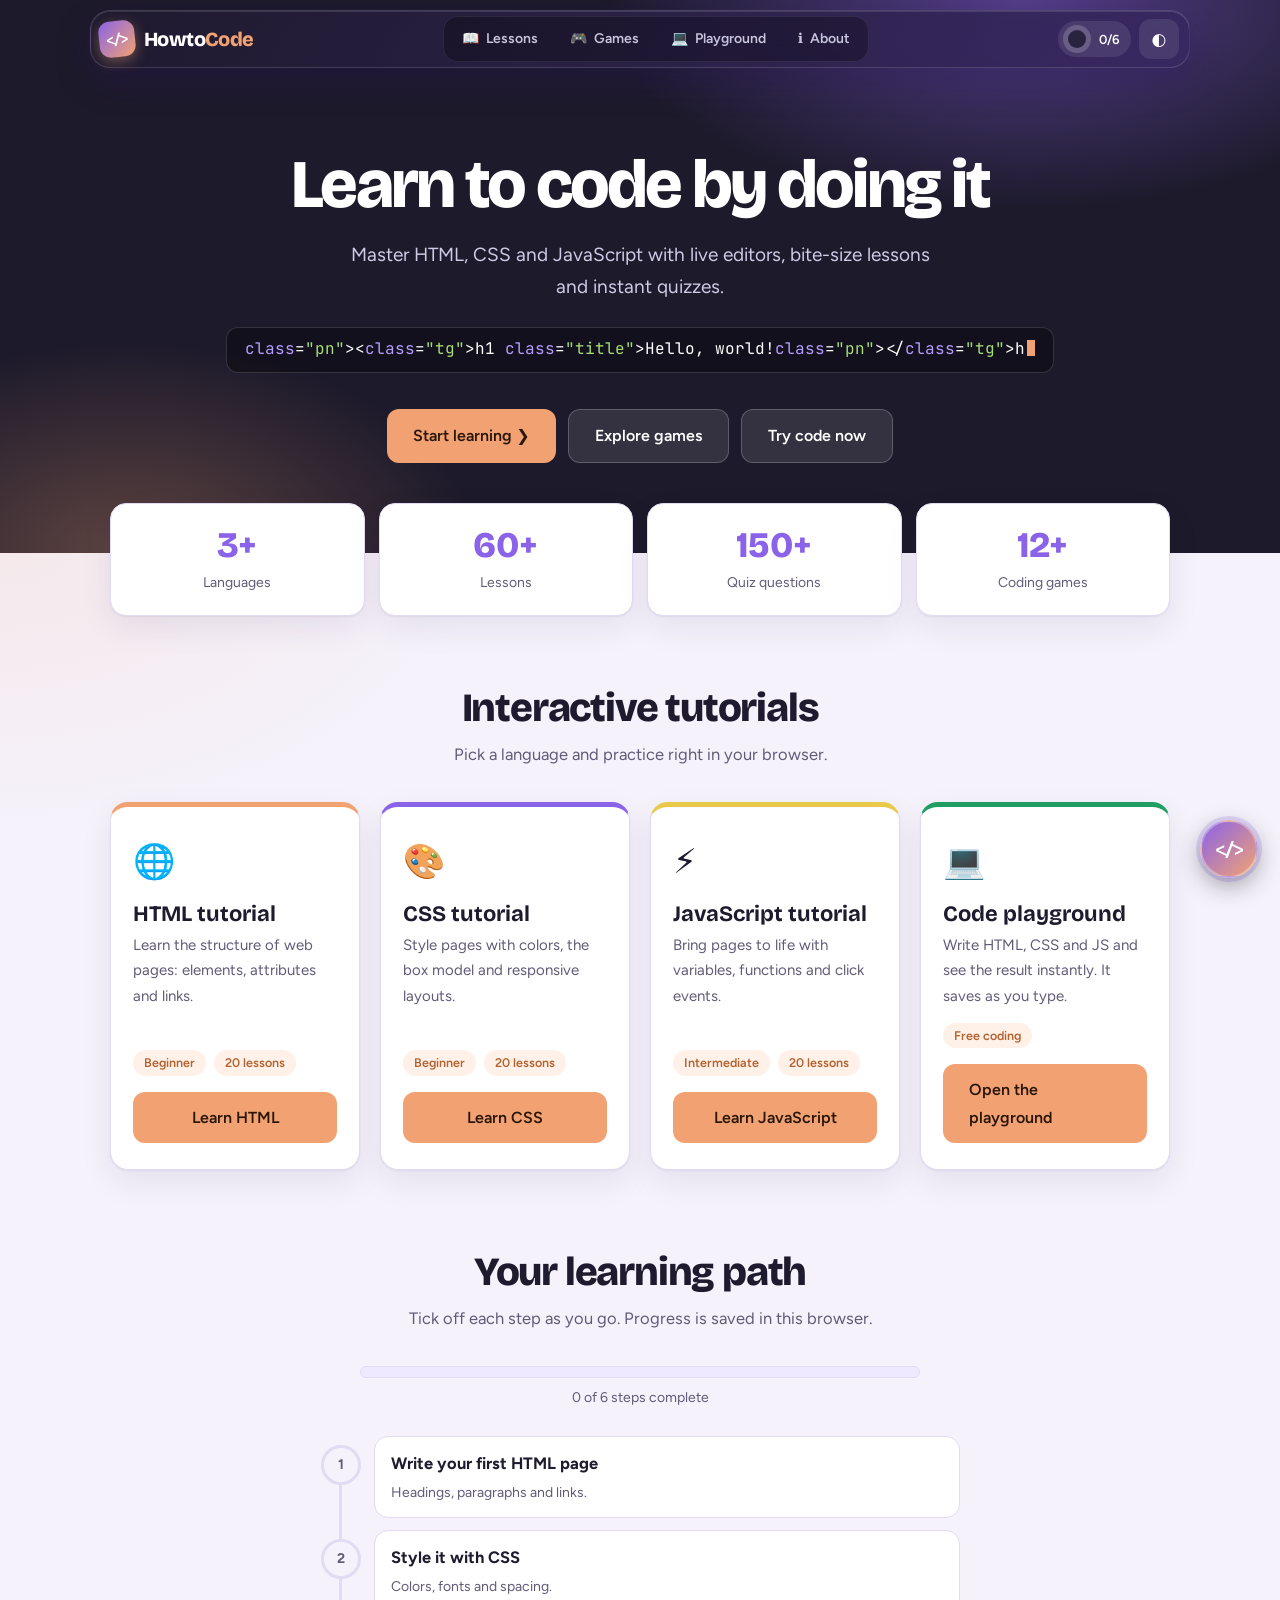
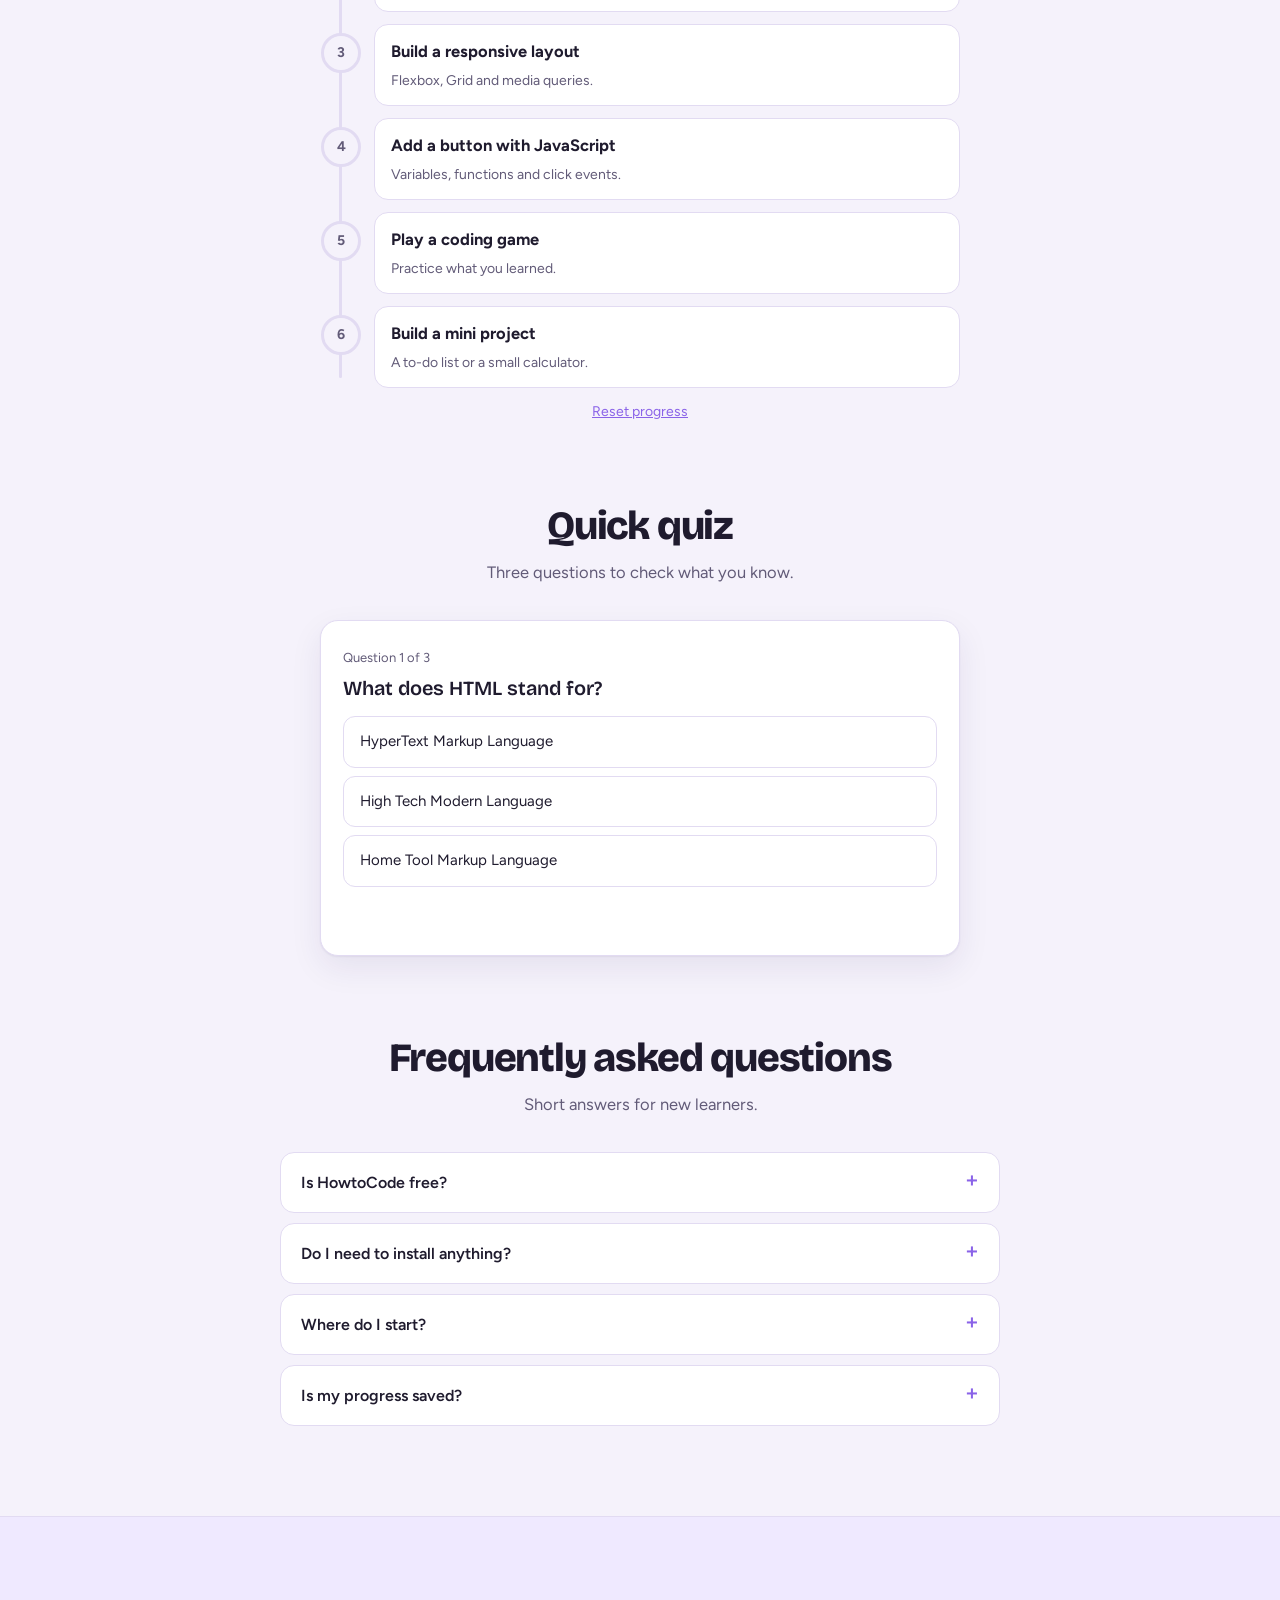
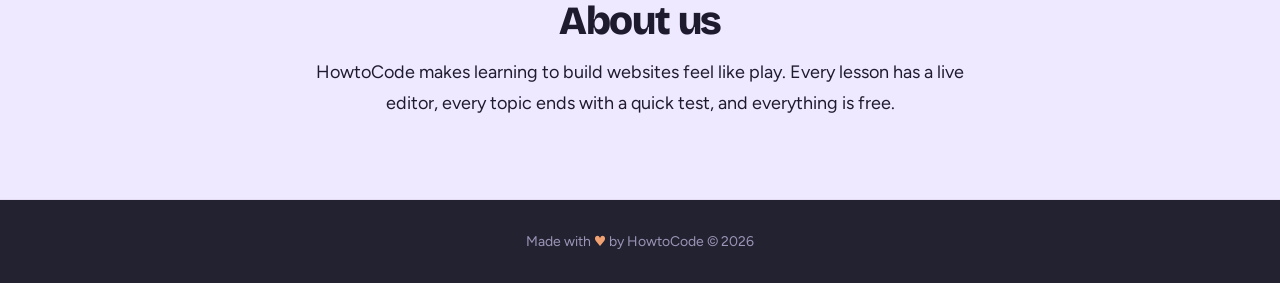
==== commit b4e23892: "Rename homes.html to home.html" ====
--- a/home.html
+++ b/home.html
@@ -1,36 +1,175 @@
-<!DOCTYPE html>
-<html lang="en">
-<head>
-<meta charset="UTF-8">
-<meta name="viewport" content="width=device-width, initial-scale=1, viewport-fit=cover">
-<title>HowtoCode: Tutorials</title>
-<link rel="preconnect" href="https://fonts.googleapis.com">
-<link rel="preconnect" href="https://fonts.gstatic.com" crossorigin>
-<link href="https://fonts.googleapis.com/css2?family=Bricolage+Grotesque:wght@600;800&family=Figtree:wght@400;500;600&family=JetBrains+Mono:wght@400;600;700&display=swap" rel="stylesheet">
-<link rel="stylesheet" href="styles.css">
-</head>
-<body>
-<header><div class="nb">
-<div class="l"><button class="ib" id="mtg" aria-label="Toggle lessons">&#9776;</button><a class="logo" href="home.html" title="Back to home"><span class="lb">&lt;/&gt;</span><span class="wm">Howto<i>Code</i></span></a></div>
-<nav class="tabs" aria-label="Tutorials"><a data-k="html" href="#html-home"><b>&#127760;</b>HTML</a><a data-k="css" href="#css-home"><b>&#127912;</b>CSS</a><a data-k="js" href="#js-home"><b>&#9889;</b>JS</a></nav>
-<div class="r"><div class="chip" id="ch" title="Lessons completed"><i></i><span id="chn">0/6</span></div><button class="ib" id="th" aria-label="Switch theme">&#9680;</button></div>
-</div></header>
-<div id="pg"></div>
-<div class="ov" id="ov"></div>
-<div class="wrap">
-<aside id="sb"><div class="prog"><p id="pt"></p><div class="track"><div class="fill" id="pf"></div></div></div><div class="tl" id="ll"></div></aside>
-<main id="mc"></main>
-</div>
-
-<!-- Floating button: opens the playground page -->
-<a class="fab" id="fab" href="playground.html" target="_blank" rel="noopener noreferrer" title="Open code playground" aria-label="Open code playground">&lt;/&gt;</a>
-
-<!-- "Try it yourself" popup -->
-<div class="md" id="md">
-<div class="mt"><div class="l"><button class="btn" id="run">Run &#10095;</button><span class="hint">Edit the code and press Run.</span></div><button class="btn g" id="cl">Close &#10005;</button></div>
-<div class="ws"><div class="pn" id="ep"><div class="ph">Source code</div><textarea id="ci" spellcheck="false" autocapitalize="off" autocorrect="off" aria-label="Code editor"></textarea></div>
-<div class="pn" id="pp"><div class="ph"><span>Live result</span><span><button class="vb on" id="vd">&#128187; Desktop</button><button class="vb" id="vm">&#128241; Mobile</button><button class="vb" id="vf">&#10530; Full</button></span></div><div class="fw"><iframe id="lo" title="Live result" sandbox="allow-scripts allow-modals"></iframe></div></div></div>
-</div>
-<script src="script.js"></script>
-</body>
-</html>
+<!DOCTYPE html>
+<html lang="en">
+<head>
+<meta charset="UTF-8">
+<meta name="viewport" content="width=device-width, initial-scale=1, viewport-fit=cover">
+<title>HowtoCode: Learn HTML, CSS and JavaScript</title>
+<link rel="preconnect" href="https://fonts.googleapis.com">
+<link rel="preconnect" href="https://fonts.gstatic.com" crossorigin>
+<link href="https://fonts.googleapis.com/css2?family=Bricolage+Grotesque:wght@600;800&family=Figtree:wght@400;500;600&family=JetBrains+Mono:wght@400;600;700&display=swap" rel="stylesheet">
+<style>
+:root{--bg:#f5f2fb;--panel:#fff;--line:#e2dbf2;--ink:#1f1b2e;--soft:#625b78;--accent:#8a63e8;--at:#efe9ff;--peach:#f2a272;--pt:#fff1e8;--pd:#b5622f;--ok:#1f9d63;--bad:#d6414f;--code:#17141f;--cl:#2c2640;--ct:#e8e3fa;--bar:#232230;--sh:0 1px 2px rgba(40,20,90,.06),0 12px 32px rgba(40,20,90,.08);
+--display:"Bricolage Grotesque","Trebuchet MS",system-ui,sans-serif;--sans:"Figtree","Segoe UI",system-ui,sans-serif;--mono:"JetBrains Mono",Consolas,Menlo,monospace;
+box-sizing:border-box;padding-top:env(safe-area-inset-top,0px);padding-bottom:env(safe-area-inset-bottom,0px);color-scheme:light}
+@media(prefers-color-scheme:dark){:root:not([data-theme="light"]){--bg:#13101c;--panel:#1c1829;--line:#342c4c;--ink:#efeaff;--soft:#a69fc0;--accent:#a98bff;--at:#2a2145;--pt:#33241f;--pd:#ffb88f;--ok:#4fd699;--bad:#ff7b86;--code:#0f0c17;--sh:0 12px 32px rgba(0,0,0,.4);color-scheme:dark}}
+:root[data-theme="dark"]{--bg:#13101c;--panel:#1c1829;--line:#342c4c;--ink:#efeaff;--soft:#a69fc0;--accent:#a98bff;--at:#2a2145;--pt:#33241f;--pd:#ffb88f;--ok:#4fd699;--bad:#ff7b86;--code:#0f0c17;--sh:0 12px 32px rgba(0,0,0,.4);color-scheme:dark}
+html{scroll-behavior:smooth;scroll-padding-top:90px}
+*{box-sizing:border-box;margin:0;padding:0;-webkit-tap-highlight-color:transparent}
+body{background:radial-gradient(900px 420px at 88% 20%,rgba(138,99,232,.14),transparent 70%),radial-gradient(700px 420px at 0 60%,rgba(242,162,114,.12),transparent 70%),var(--bg);background-attachment:fixed;color:var(--ink);font:400 16.5px/1.7 var(--sans);overflow-x:hidden}
+body::before{content:"";position:fixed;inset:0 0 auto;height:env(safe-area-inset-top,0px);background:var(--bar);z-index:1300}
+button{font:inherit;color:inherit;cursor:pointer}
+a{color:inherit}
+:focus-visible{outline:3px solid var(--peach);outline-offset:2px}
+header{position:fixed;top:env(safe-area-inset-top,0px);left:0;right:0;z-index:1200;padding:10px 14px;pointer-events:none}
+.nb{pointer-events:auto;max-width:1100px;margin:0 auto;height:58px;display:flex;align-items:center;justify-content:space-between;gap:10px;padding:0 10px 0 8px;border-radius:20px;background:linear-gradient(120deg,rgba(30,27,46,.93),rgba(56,40,96,.93));-webkit-backdrop-filter:blur(18px) saturate(160%);backdrop-filter:blur(18px) saturate(160%);border:1px solid rgba(255,255,255,.14);box-shadow:0 14px 34px rgba(40,20,90,.3),inset 0 1px 0 rgba(255,255,255,.12)}
+.r{display:flex;align-items:center;gap:8px}
+.ib{width:40px;height:40px;border-radius:12px;border:0;background:rgba(255,255,255,.09);color:#fff;display:grid;place-items:center;font-size:17px;transition:background .2s}
+.ib:hover{background:rgba(255,255,255,.18)}
+.logo{display:flex;align-items:center;gap:9px;text-decoration:none;color:#fff}
+.lb{width:36px;height:36px;border-radius:11px;display:grid;place-items:center;background:linear-gradient(135deg,var(--accent),var(--peach));font:700 14px var(--mono);box-shadow:0 4px 14px rgba(242,162,114,.4);transform:rotate(-6deg);transition:transform .25s}
+.logo:hover .lb{transform:rotate(4deg) scale(1.06)}
+.wm{font:800 20px var(--display);letter-spacing:-.03em}.wm i{font-style:normal;color:var(--peach)}
+.tabs{display:flex;gap:4px;padding:4px;border-radius:15px;background:rgba(0,0,0,.28);border:1px solid rgba(255,255,255,.08)}
+.tabs a{display:flex;align-items:center;gap:7px;padding:0 14px;height:36px;border-radius:11px;font-weight:600;font-size:14px;color:#c9c4de;text-decoration:none;transition:background .2s}
+.tabs a:hover{color:#fff;background:rgba(255,255,255,.1)}
+.tabs a.on{color:#fff;background:linear-gradient(135deg,var(--accent),#b08cff);box-shadow:0 4px 14px rgba(138,99,232,.5)}
+.chip{--p:0;display:flex;align-items:center;gap:8px;padding:4px 12px 4px 5px;border-radius:99px;background:rgba(255,255,255,.09);color:#fff;font:600 13px var(--sans)}
+.chip i{width:28px;height:28px;border-radius:50%;background:conic-gradient(var(--peach) calc(var(--p)*1%),rgba(255,255,255,.18) 0);display:grid;place-items:center}
+.chip i::after{content:"";width:18px;height:18px;border-radius:50%;background:#2a2340}
+#pg{position:fixed;left:0;top:calc(78px + env(safe-area-inset-top,0px));height:3px;width:0;background:linear-gradient(90deg,var(--accent),var(--peach));z-index:1201;border-radius:0 3px 3px 0}
+.hero{background:radial-gradient(600px 300px at 80% 0,rgba(138,99,232,.5),transparent 70%),radial-gradient(500px 300px at 10% 100%,rgba(242,162,114,.3),transparent 70%),#1d1a2b;color:#fff;padding:150px 20px 90px;text-align:center}
+.hero h1{font:800 clamp(36px,7vw,68px)/1.04 var(--display);letter-spacing:-.04em;margin-bottom:18px}
+.hero p{font-size:clamp(16px,3vw,19px);color:#cfcae6;max-width:600px;margin:0 auto 24px}
+.typed{font:400 clamp(13px,3vw,16px) var(--mono);background:rgba(0,0,0,.35);border:1px solid rgba(255,255,255,.14);display:inline-block;padding:10px 18px;border-radius:12px;margin-bottom:28px;min-height:46px;max-width:100%;overflow:hidden;white-space:nowrap}
+.typed .cur{display:inline-block;width:8px;height:1em;background:var(--peach);vertical-align:-2px;margin-left:2px;animation:bl 1s steps(1) infinite}
+@keyframes bl{50%{opacity:0}}
+.tg{color:#f2a272}.pn{color:#8e85b0}.at{color:#b79cff}.sr{color:#a9dc76}
+.hb{display:flex;gap:12px;justify-content:center;flex-wrap:wrap}
+.btn{border:0;border-radius:12px;padding:12px 26px;font-weight:600;font-size:16px;background:var(--peach);color:#2a1608;min-height:46px;display:inline-flex;align-items:center;justify-content:center;gap:8px;text-decoration:none;transition:transform .15s,filter .2s}
+.btn:hover{filter:brightness(1.07);transform:translateY(-2px)}
+.btn.g{background:rgba(255,255,255,.1);color:#fff;border:1px solid rgba(255,255,255,.22)}
+.sec{max-width:1100px;margin:0 auto;padding:70px 20px 10px}
+.sec h2{font:800 clamp(28px,5vw,40px)/1.1 var(--display);letter-spacing:-.03em;text-align:center;margin-bottom:10px}
+.sub{color:var(--soft);text-align:center;max-width:56ch;margin:0 auto 34px}
+.stats{display:grid;grid-template-columns:repeat(auto-fit,minmax(150px,1fr));gap:14px;margin-top:-50px;position:relative;z-index:2;max-width:1100px;margin-inline:auto;padding:0 20px}
+.stat{background:var(--panel);border:1px solid var(--line);border-radius:16px;padding:20px 12px;text-align:center;box-shadow:var(--sh)}
+.stat b{display:block;font:800 36px/1.2 var(--display);color:var(--accent)}.stat span{font-size:14px;color:var(--soft)}
+.grid{display:grid;grid-template-columns:repeat(auto-fit,minmax(240px,1fr));gap:20px}
+.card{background:var(--panel);border:1px solid var(--line);border-radius:18px;padding:26px 22px;box-shadow:var(--sh);border-top:5px solid var(--c,var(--accent));display:flex;flex-direction:column;transition:transform .2s}
+.card:hover{transform:translateY(-5px)}
+.ic{font-size:34px;margin-bottom:10px}.card h3{font:700 22px var(--display);margin-bottom:6px}.card p{color:var(--soft);font-size:15px;margin-bottom:14px;flex:1}
+.meta{display:flex;gap:8px;flex-wrap:wrap;margin-bottom:16px}.tag{font-size:12.5px;font-weight:600;background:var(--pt);color:var(--pd);border-radius:99px;padding:2px 11px}
+.card .btn{width:100%;border:0}
+.tl{position:relative;max-width:640px;margin:0 auto;padding-left:54px;list-style:none}
+.tl::before{content:"";position:absolute;left:19px;top:10px;bottom:10px;width:3px;border-radius:3px;background:var(--line)}
+.tl li{position:relative;display:block;background:var(--panel);border:1px solid var(--line);border-radius:14px;padding:12px 16px;margin-bottom:12px;cursor:pointer;transition:border-color .2s,background .2s}
+.tl li:hover{border-color:var(--accent)}
+.tl .nd{position:absolute;left:-54px;top:8px;width:40px;height:40px;border-radius:50%;display:grid;place-items:center;background:var(--bg);border:3px solid var(--line);font-weight:700;color:var(--soft);transition:all .25s}
+.tl li.d{background:var(--at)}.tl li.d .nd{background:var(--ok);border-color:var(--ok);color:#fff}
+.tl li.d b{text-decoration:line-through;color:var(--soft)}
+.tl b{display:block}.tl span{font-size:14px;color:var(--soft)}
+.bar{height:12px;background:var(--at);border-radius:99px;overflow:hidden;max-width:560px;margin:0 auto 8px;border:1px solid var(--line)}
+.bar i{display:block;height:100%;width:0;background:linear-gradient(90deg,var(--accent),var(--peach));transition:width .4s}
+.bl{text-align:center;font-size:14px;color:var(--soft);margin-bottom:26px}
+.rs{display:block;margin:10px auto 0;background:none;border:0;color:var(--accent);text-decoration:underline;font-size:14px}
+.quiz{max-width:640px;margin:0 auto;background:var(--panel);border:1px solid var(--line);border-radius:18px;padding:26px 22px;box-shadow:var(--sh)}
+.qc{font-size:13px;color:var(--soft);margin-bottom:6px}.qt{font:600 20px/1.35 var(--display);margin-bottom:14px}
+.opt{display:block;width:100%;text-align:left;background:var(--panel);border:1px solid var(--line);border-radius:12px;padding:12px 16px;margin-bottom:8px;font-size:15px;transition:background .2s,border-color .2s}
+.opt:hover:not(:disabled){border-color:var(--accent);background:var(--at)}
+.opt.right{background:rgba(31,157,99,.14);border-color:var(--ok)}.opt.wrong{background:rgba(214,65,79,.12);border-color:var(--bad)}
+.why{font-size:14px;color:var(--soft);margin:6px 0 12px;min-height:22px}
+.qe{text-align:center}.qe h3{font:800 28px var(--display);margin-bottom:8px}
+.faq{max-width:720px;margin:0 auto}
+.fi{border:1px solid var(--line);border-radius:14px;background:var(--panel);margin-bottom:10px;overflow:hidden}
+.fq{width:100%;text-align:left;background:none;border:0;font-weight:600;font-size:16px;padding:16px 20px;display:flex;justify-content:space-between;gap:12px}
+.fq::after{content:"+";color:var(--accent);font-size:22px;line-height:1;transition:transform .2s}
+.fi.open .fq::after{transform:rotate(45deg)}
+.fa{max-height:0;overflow:hidden;transition:max-height .3s;padding:0 20px;color:var(--soft);font-size:15px}
+.fi.open .fa{padding-bottom:16px}
+.about{margin-top:70px;padding:80px 20px;text-align:center;background:var(--at);border-block:1px solid var(--line)}
+.about p{max-width:660px;margin:0 auto;font-size:18px}
+footer{background:var(--bar);color:#9c95b8;text-align:center;padding:30px 20px;font-size:14px}footer span{color:var(--peach)}
+.fab{position:fixed;right:22px;bottom:calc(22px + env(safe-area-inset-bottom,0px));width:58px;height:58px;border-radius:50%;border:2px solid rgba(255,255,255,.3);background:linear-gradient(135deg,var(--accent),var(--peach));color:#fff;font:700 18px var(--mono);text-decoration:none;display:grid;place-items:center;box-shadow:0 8px 24px rgba(35,34,48,.4),0 0 0 4px rgba(138,99,232,.2);z-index:1000;transition:transform .2s}
+.fab:hover{transform:translateY(-3px) scale(1.05)}
+#up{position:fixed;right:30px;bottom:calc(92px + env(safe-area-inset-bottom,0px));width:42px;height:42px;border-radius:50%;border:1px solid var(--line);background:var(--panel);box-shadow:var(--sh);opacity:0;pointer-events:none;transition:opacity .25s;z-index:1000}
+#up.show{opacity:1;pointer-events:auto}
+@media(max-width:820px){header{padding:8px}.nb{height:54px}.chip{display:none}.tabs a{padding:0 10px;font-size:13px}.tabs b{display:none}#pg{top:calc(70px + env(safe-area-inset-top,0px))}.hero{padding-top:130px}.fab{width:52px;height:52px;right:16px}#up{right:22px;bottom:calc(84px + env(safe-area-inset-bottom,0px))}.tl{padding-left:46px}.tl .nd{left:-46px;width:34px;height:34px}.tl::before{left:15px}}
+@media(max-width:520px){.wm{display:none}}
+@media(prefers-reduced-motion:reduce){html{scroll-behavior:auto}*{transition:none!important}.typed .cur{animation:none}}
+</style>
+</head>
+<body>
+<header><div class="nb">
+<a class="logo" href="#top"><span class="lb">&lt;/&gt;</span><span class="wm">Howto<i>Code</i></span></a>
+<nav class="tabs" aria-label="Main"><a href="index.html"><b>&#128214;</b>Lessons</a><a href="games.html"><b>&#127918;</b>Games</a><a href="playground.html" target="_blank" rel="noopener"><b>&#128187;</b>Playground</a><a href="#about"><b>&#8505;&#65039;</b>About</a></nav>
+<div class="r"><div class="chip" id="ch" title="Learning path progress"><i></i><span id="chn">0/6</span></div><button class="ib" id="th" aria-label="Switch theme">&#9680;</button></div>
+</div></header>
+<div id="pg"></div>
+<section class="hero" id="top">
+<h1>Learn to code by doing it</h1>
+<p>Master HTML, CSS and JavaScript with live editors, bite-size lessons and instant quizzes.</p>
+<div class="typed" aria-live="off"><span id="ty"></span><span class="cur"></span></div>
+<div class="hb"><a class="btn" href="index.html">Start learning &#10095;</a><a class="btn g" href="games.html">Explore games</a><a class="btn g" href="playground.html" target="_blank" rel="noopener">Try code now</a></div>
+</section>
+<div class="stats">
+<div class="stat"><b data-n="3">0</b><span>Languages</span></div><div class="stat"><b data-n="60">0</b><span>Lessons</span></div><div class="stat"><b data-n="150">0</b><span>Quiz questions</span></div><div class="stat"><b data-n="12">0</b><span>Coding games</span></div>
+</div>
+<section class="sec" id="lessons"><h2>Interactive tutorials</h2><p class="sub">Pick a language and practice right in your browser.</p>
+<div class="grid">
+<div class="card" style="--c:#f2a272"><div class="ic">&#127760;</div><h3>HTML tutorial</h3><p>Learn the structure of web pages: elements, attributes and links.</p><div class="meta"><span class="tag">Beginner</span><span class="tag">20 lessons</span></div><a class="btn" href="index.html">Learn HTML</a></div>
+<div class="card" style="--c:#8a63e8"><div class="ic">&#127912;</div><h3>CSS tutorial</h3><p>Style pages with colors, the box model and responsive layouts.</p><div class="meta"><span class="tag">Beginner</span><span class="tag">20 lessons</span></div><a class="btn" href="index.html">Learn CSS</a></div>
+<div class="card" style="--c:#e9c94a"><div class="ic">&#9889;</div><h3>JavaScript tutorial</h3><p>Bring pages to life with variables, functions and click events.</p><div class="meta"><span class="tag">Intermediate</span><span class="tag">20 lessons</span></div><a class="btn" href="index.html">Learn JavaScript</a></div>
+<div class="card" style="--c:#1f9d63"><div class="ic">&#128187;</div><h3>Code playground</h3><p>Write HTML, CSS and JS and see the result instantly. It saves as you type.</p><div class="meta"><span class="tag">Free coding</span></div><a class="btn" href="playground.html" target="_blank" rel="noopener">Open the playground</a></div>
+</div></section>
+<section class="sec" id="path"><h2>Your learning path</h2><p class="sub">Tick off each step as you go. Progress is saved in this browser.</p>
+<div class="bar"><i id="bf"></i></div><p class="bl" id="bl"></p>
+<ul class="tl" id="tl"></ul><button type="button" class="rs" id="rs">Reset progress</button></section>
+<section class="sec" id="quiz"><h2>Quick quiz</h2><p class="sub">Three questions to check what you know.</p><div class="quiz" id="qb"></div></section>
+<section class="sec" id="faq"><h2>Frequently asked questions</h2><p class="sub">Short answers for new learners.</p><div class="faq" id="fq"></div></section>
+<section class="about" id="about"><h2 style="font:800 clamp(28px,5vw,40px) var(--display);letter-spacing:-.03em;margin-bottom:12px">About us</h2><p>HowtoCode makes learning to build websites feel like play. Every lesson has a live editor, every topic ends with a quick test, and everything is free.</p></section>
+<footer>Made with <span>&#9829;</span> by HowtoCode &copy; 2026</footer>
+<button type="button" id="up" aria-label="Back to top">&#8593;</button>
+<a class="fab" href="playground.html" target="_blank" rel="noopener" title="Open code playground" aria-label="Open code playground">&lt;/&gt;</a>
+<script>
+const $=s=>document.querySelector(s),PP="htc-path";
+const store=(k,v)=>{try{localStorage.setItem(k,v)}catch(e){}};
+const load=k=>{try{return localStorage.getItem(k)}catch(e){return null}};
+/* typed line */
+const lines=['<h1 class="title">Hello, world!</h1>','<p style="color:tomato">Style me</p>','<a href="https://example.com">Click here</a>'];
+const hl=s=>s.replace(/&/g,"&amp;").replace(/</g,"&lt;").replace(/(&lt;\/?)([a-z0-9]+)/g,'<span class="pn">$1</span><span class="tg">$2</span>').replace(/([\w-]+)=("[^"]*")/g,'<span class="at">$1</span>=<span class="sr">$2</span>');
+if(matchMedia("(prefers-reduced-motion:reduce)").matches)$("#ty").innerHTML=hl(lines[0]);
+else{let li=0,ci=0,del=0;(function t(){const s=lines[li];ci+=del?-1:1;$("#ty").innerHTML=hl(s.slice(0,ci));let w=del?25:55;
+if(!del&&ci===s.length){del=1;w=1500}else if(del&&ci===0){del=0;li=(li+1)%lines.length;w=400}setTimeout(t,w)})()}
+/* counters */
+const io=new IntersectionObserver(es=>es.forEach(e=>{if(!e.isIntersecting)return;io.unobserve(e.target);const el=e.target,n=+el.dataset.n,t0=performance.now();
+(function f(t){const p=Math.min((t-t0)/1100,1);el.textContent=Math.round(n*(1-Math.pow(1-p,3)))+(p>=1?"+":"");if(p<1)requestAnimationFrame(f)})(t0)}),{threshold:.6});
+document.querySelectorAll("[data-n]").forEach(e=>io.observe(e));
+/* scroll */
+addEventListener("scroll",()=>{const h=document.documentElement,p=scrollY/(h.scrollHeight-innerHeight||1);$("#pg").style.width=p*100+"%";$("#up").classList.toggle("show",scrollY>500)},{passive:true});
+$("#up").onclick=()=>scrollTo({top:0,behavior:"smooth"});
+/* path */
+const S=[["Write your first HTML page","Headings, paragraphs and links."],["Style it with CSS","Colors, fonts and spacing."],["Build a responsive layout","Flexbox, Grid and media queries."],["Add a button with JavaScript","Variables, functions and click events."],["Play a coding game","Practice what you learned."],["Build a mini project","A to-do list or a small calculator."]];
+let dn=[];try{dn=JSON.parse(load(PP)||"[]")}catch(e){}
+function path(){$("#tl").innerHTML=S.map((s,i)=>`<li data-i="${i}" class="${dn[i]?"d":""}"><span class="nd">${dn[i]?"&#10003;":i+1}</span><b>${s[0]}</b><span>${s[1]}</span></li>`).join("");
+const n=dn.filter(Boolean).length;$("#bf").style.width=n/S.length*100+"%";$("#bl").textContent=n+" of "+S.length+" steps complete";
+$("#ch").style.setProperty("--p",n/S.length*100);$("#chn").textContent=n+"/"+S.length}
+$("#tl").onclick=e=>{const li=e.target.closest("li");if(!li)return;dn[+li.dataset.i]=!dn[+li.dataset.i];store(PP,JSON.stringify(dn));path()};
+$("#rs").onclick=()=>{dn=[];store(PP,"[]");path()};path();
+/* quiz */
+const Q=[["What does HTML stand for?",["HyperText Markup Language","High Tech Modern Language","Home Tool Markup Language"],0,"HTML is the markup language that structures web pages."],["Which language styles a web page?",["HTML","CSS","SQL"],1,"CSS controls colors, fonts and layout."],["Which tag creates a link?",["<link>","<a>","<href>"],1,"The <a> tag makes a link, and href holds its address."]];
+let qi=0,sc=0;
+function quiz(){const b=$("#qb");
+if(qi>=Q.length){b.innerHTML=`<div class="qe"><h3>You scored ${sc}/${Q.length}</h3><p>${sc==Q.length?"Perfect! Time to build something.":"Nice try. Review the lessons and go again."}</p><button type="button" class="btn" id="qr" style="color:#2a1608;margin-top:10px">Try again</button></div>`;$("#qr").onclick=()=>{qi=0;sc=0;quiz()};return}
+const q=Q[qi];b.innerHTML=`<div class="qc">Question ${qi+1} of ${Q.length}</div><div class="qt">${q[0].replace(/</g,"&lt;")}</div>${q[1].map((o,i)=>`<button type="button" class="opt" data-i="${i}">${o.replace(/</g,"&lt;")}</button>`).join("")}<div class="why" id="wy" role="status"></div><button type="button" class="btn" id="qn" style="display:none;color:#2a1608">${qi<Q.length-1?"Next question":"See score"}</button>`;
+b.querySelectorAll(".opt").forEach(o=>o.onclick=()=>{const k=+o.dataset.i;b.querySelectorAll(".opt").forEach((x,i)=>{x.disabled=true;if(i===q[2])x.classList.add("right")});if(k===q[2])sc++;else o.classList.add("wrong");$("#wy").textContent=q[3];$("#qn").style.display="inline-flex"});
+$("#qn").onclick=()=>{qi++;quiz()}}
+quiz();
+/* faq */
+const F=[["Is HowtoCode free?","Yes. Every lesson, quiz and game is free to use."],["Do I need to install anything?","No. Everything runs in your browser, including the code playground."],["Where do I start?","Begin with the HTML tutorial, then move on to CSS and JavaScript."],["Is my progress saved?","Yes. Your path and playground code are saved in this browser."]];
+$("#fq").innerHTML=F.map(f=>`<div class="fi"><button type="button" class="fq" aria-expanded="false">${f[0]}</button><div class="fa"><p>${f[1]}</p></div></div>`).join("");
+$("#fq").onclick=e=>{const q=e.target.closest(".fq");if(!q)return;const it=q.parentNode,o=it.classList.toggle("open"),a=it.querySelector(".fa");q.setAttribute("aria-expanded",o);a.style.maxHeight=o?a.scrollHeight+"px":0};
+/* theme */
+$("#th").onclick=()=>{const r=document.documentElement;r.dataset.theme=getComputedStyle(r).colorScheme==="dark"?"light":"dark"};
+</script>
+</body>
+</html>
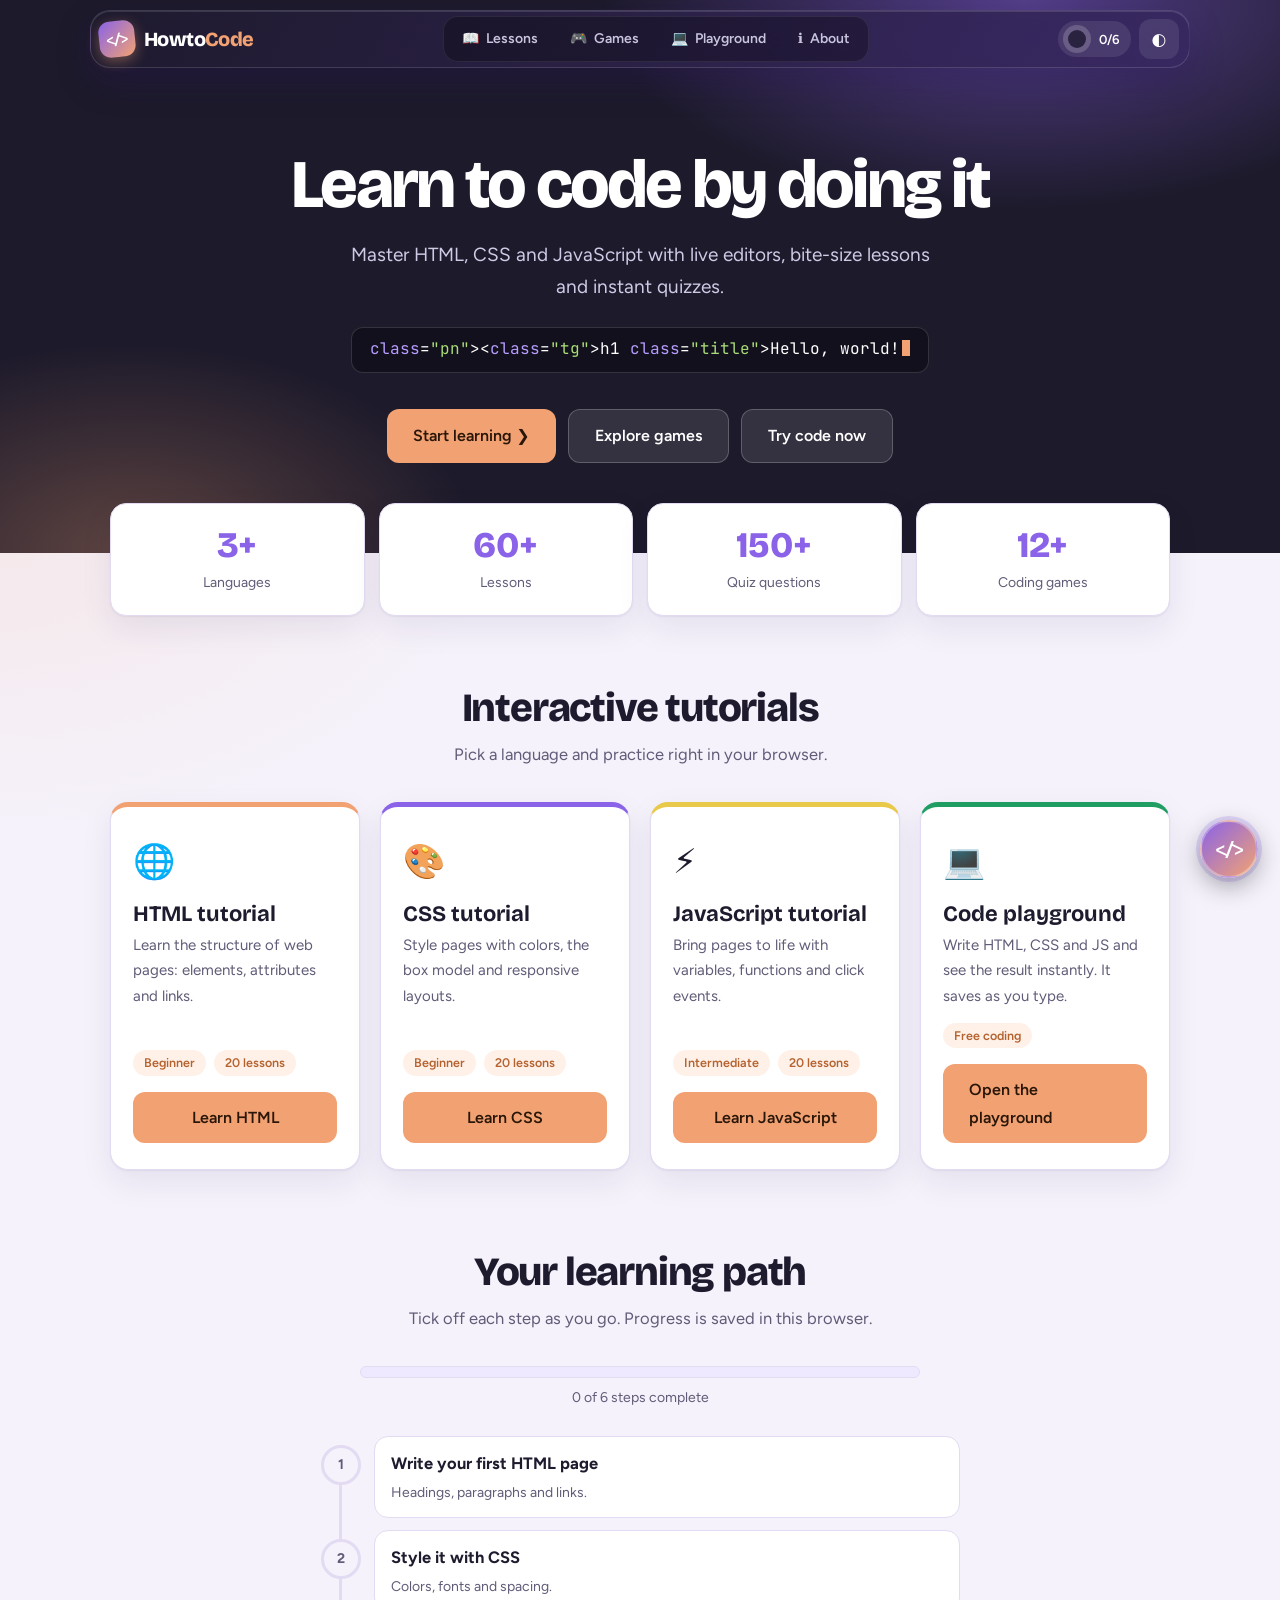
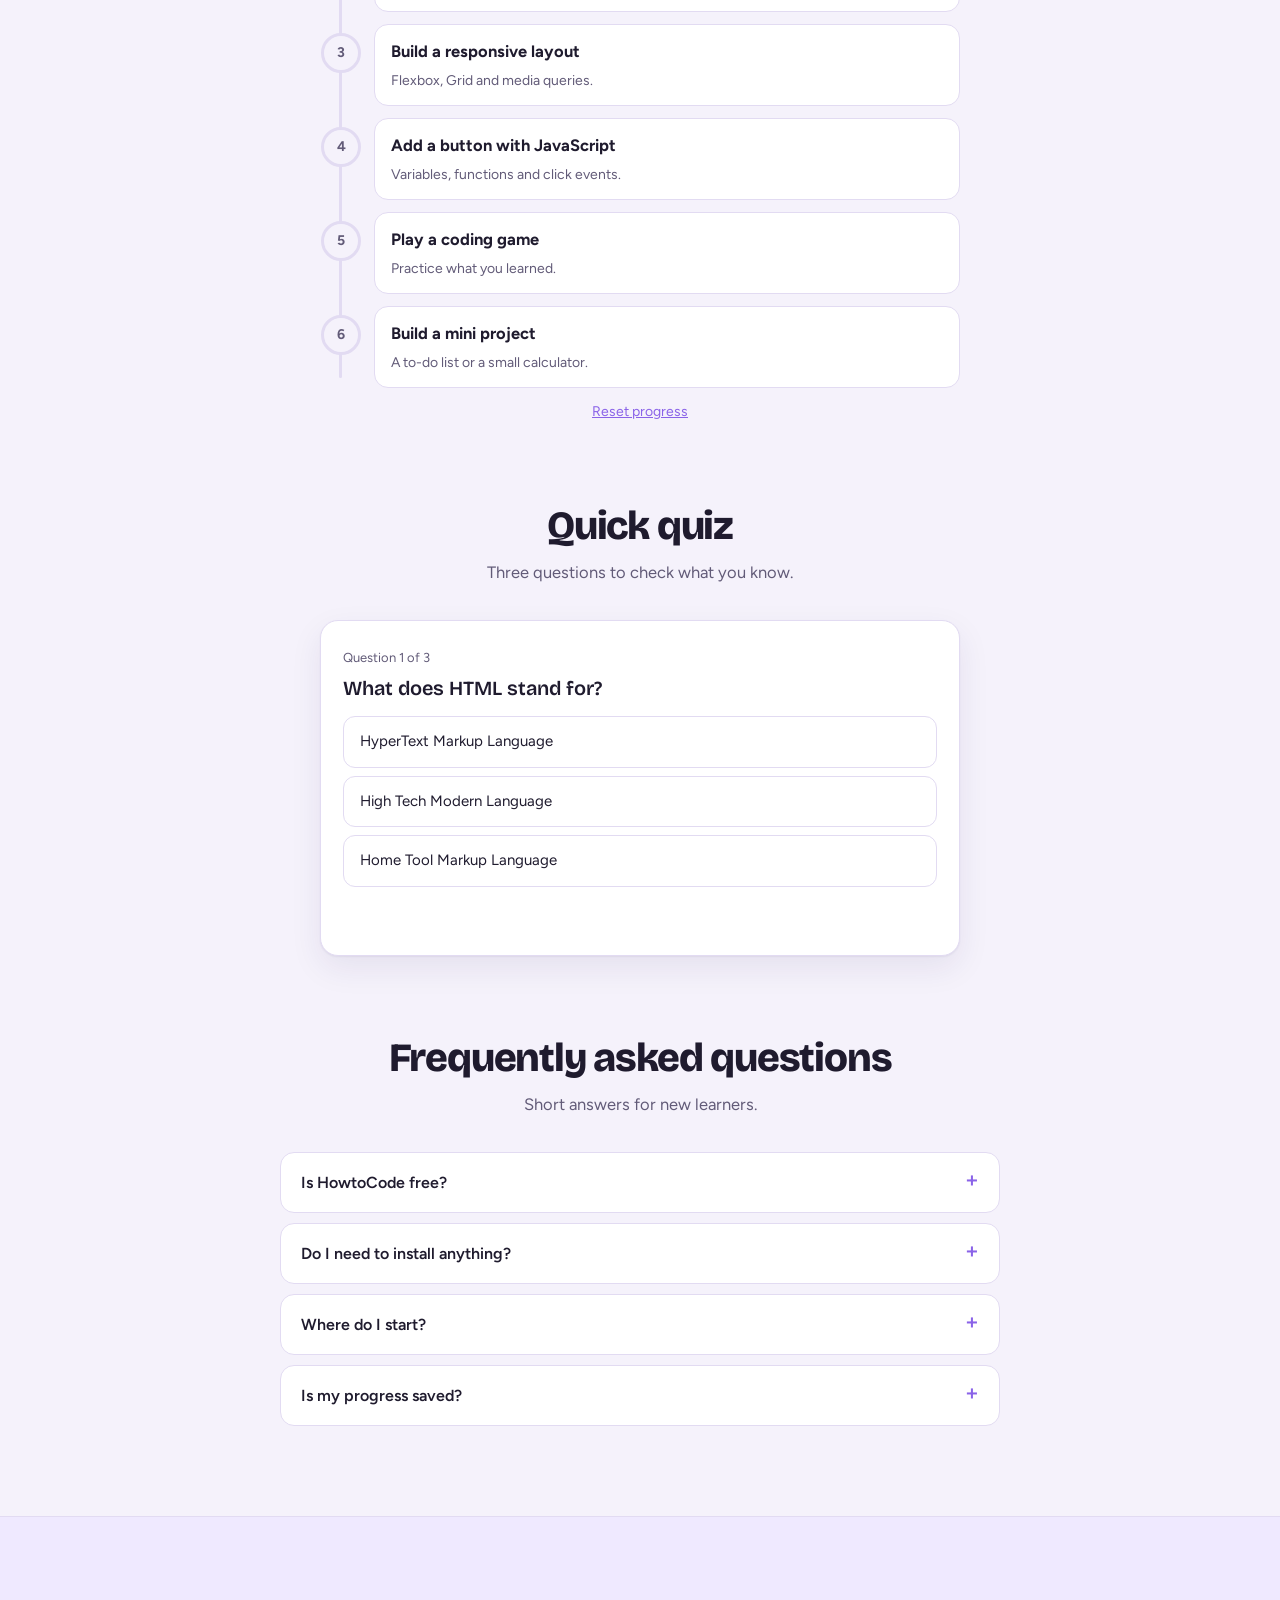
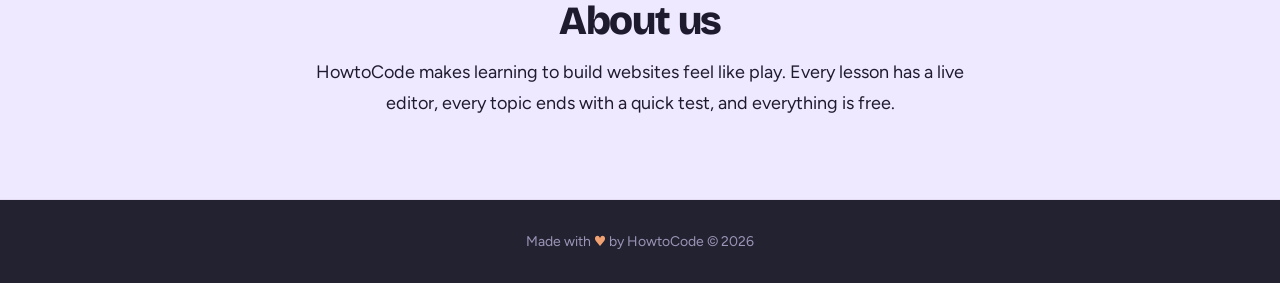
==== commit 0bda229a: "Update logo link to point to home.html" ====
--- a/home.html
+++ b/home.html
@@ -100,7 +100,7 @@
 </head>
 <body>
 <header><div class="nb">
-<a class="logo" href="#top"><span class="lb">&lt;/&gt;</span><span class="wm">Howto<i>Code</i></span></a>
+<a class="logo" href="home.html"><span class="lb">&lt;/&gt;</span><span class="wm">Howto<i>Code</i></span></a>
 <nav class="tabs" aria-label="Main"><a href="index.html"><b>&#128214;</b>Lessons</a><a href="games.html"><b>&#127918;</b>Games</a><a href="playground.html" target="_blank" rel="noopener"><b>&#128187;</b>Playground</a><a href="#about"><b>&#8505;&#65039;</b>About</a></nav>
 <div class="r"><div class="chip" id="ch" title="Learning path progress"><i></i><span id="chn">0/6</span></div><button class="ib" id="th" aria-label="Switch theme">&#9680;</button></div>
 </div></header>
